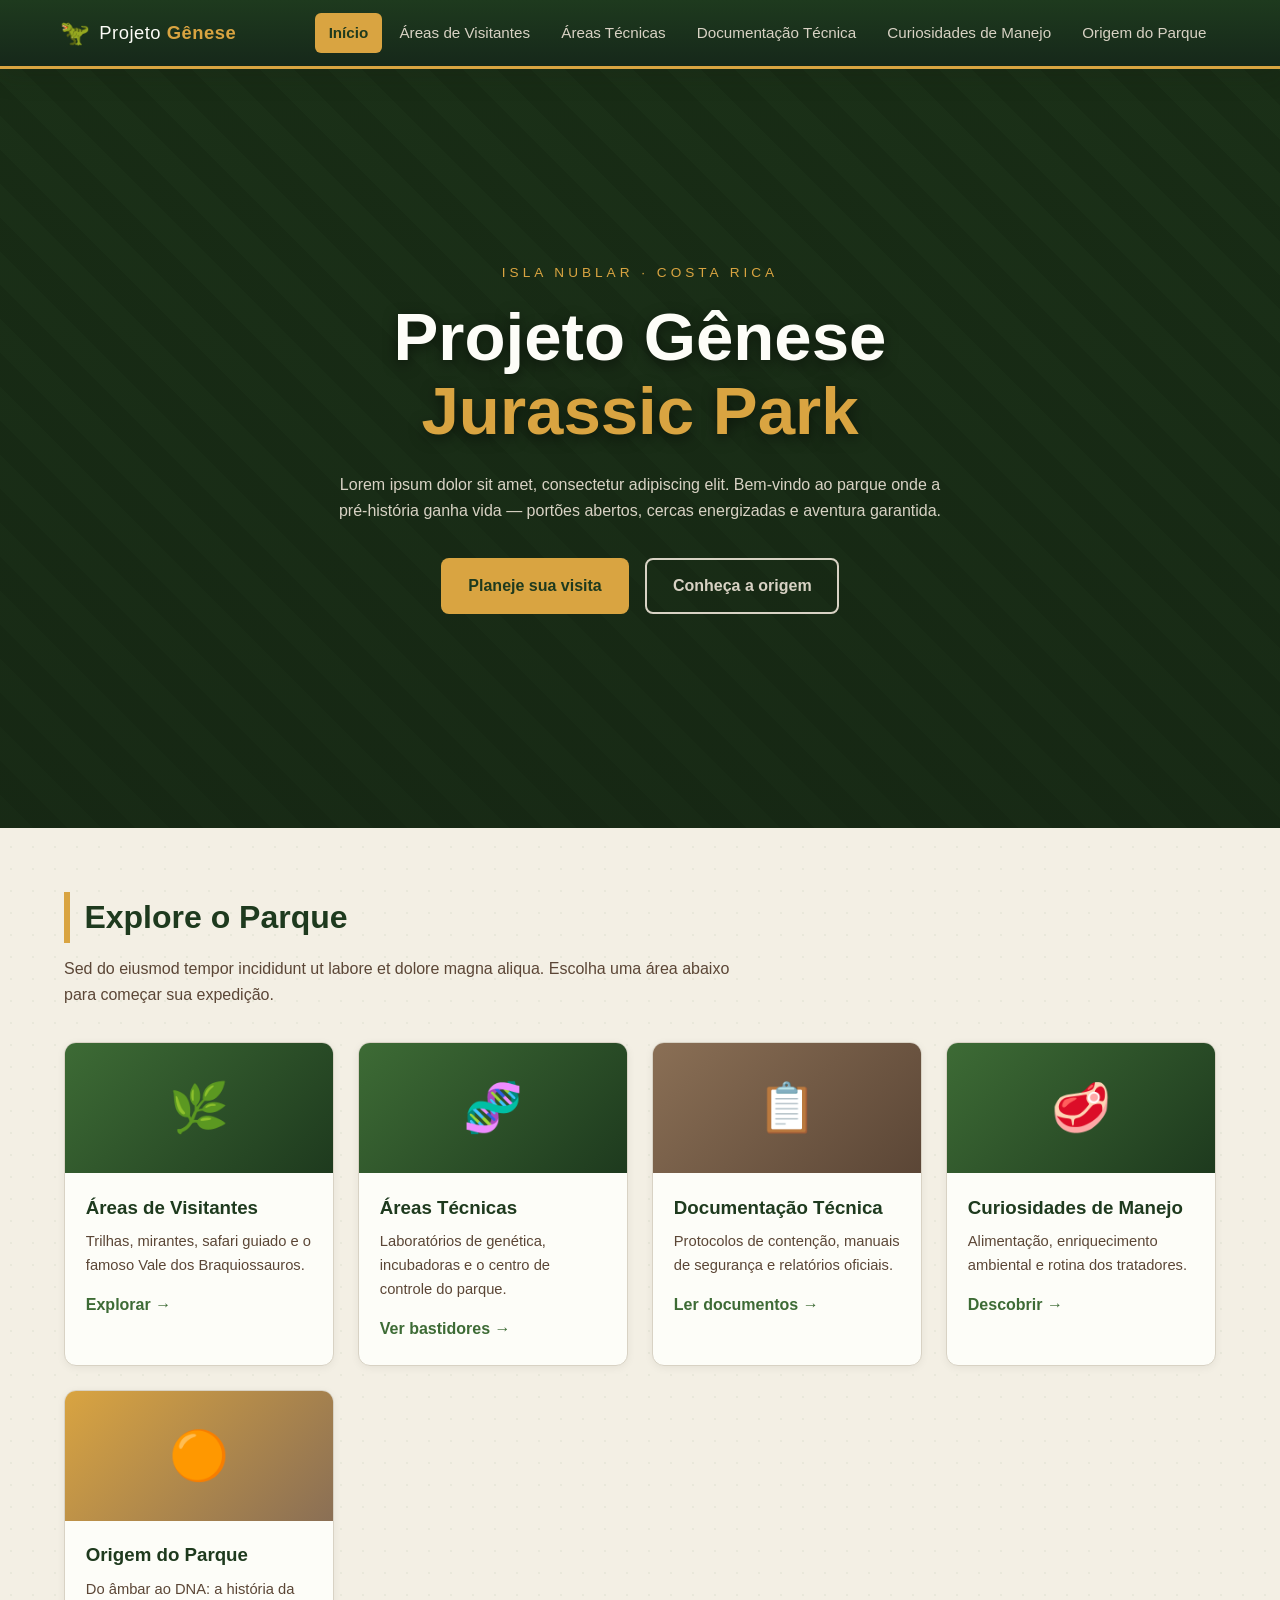
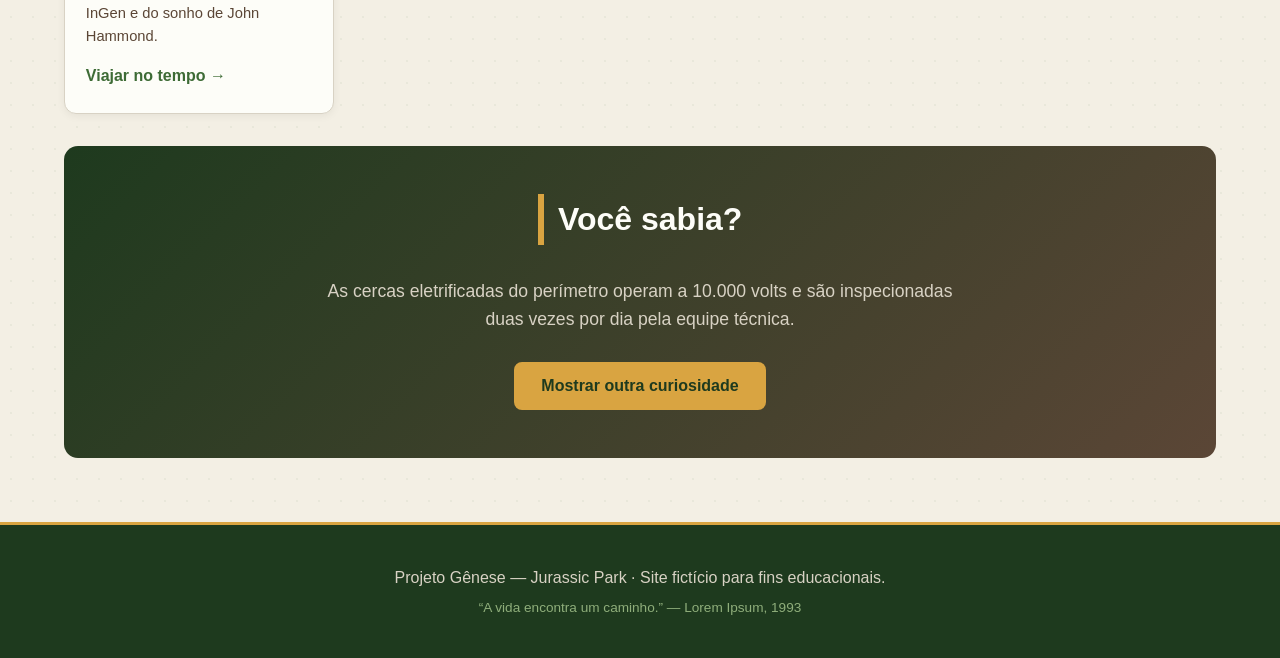
==== public/genesis/index.html @ b056664e "Changes Co-authored-by: gustavogallo-dev <237066623+gustavogallo-dev@users.noreply.github.com>" ====
<!DOCTYPE html>
<html lang="pt-BR">
<head>
  <meta charset="UTF-8" />
  <meta name="viewport" content="width=device-width, initial-scale=1.0" />
  <meta name="description" content="Projeto Gênese — Jurassic Park: portal turístico fictício com áreas de visitantes, áreas técnicas, documentação, curiosidades de manejo e a origem do parque." />
  <title>Projeto Gênese — Jurassic Park | Portal Oficial</title>
  <link rel="stylesheet" href="css/style.css" />
</head>
<body>

  <!-- ======= MENU FIXO ======= -->
  <header class="navbar">
    <div class="navbar-inner">
      <a class="brand" href="index.html">
        <span class="brand-mark">🦖</span>
        <span class="brand-text">Projeto <strong>Gênese</strong></span>
      </a>
      <button class="hamburger" id="hamburger" aria-label="Abrir menu" aria-expanded="false">
        <span></span><span></span><span></span>
      </button>
      <nav class="nav-links" id="navLinks">
        <a href="index.html" class="active">Início</a>
        <a href="pages/areas-visitantes.html">Áreas de Visitantes</a>
        <a href="pages/areas-tecnicas.html">Áreas Técnicas</a>
        <a href="pages/documentacao.html">Documentação Técnica</a>
        <a href="pages/curiosidades.html">Curiosidades de Manejo</a>
        <a href="pages/origem.html">Origem do Parque</a>
      </nav>
    </div>
  </header>

  <!-- ======= HERO ======= -->
  <section class="hero">
    <div class="hero-overlay"></div>
    <div class="hero-content">
      <p class="hero-kicker">Isla Nublar · Costa Rica</p>
      <h1>Projeto Gênese<br /><span>Jurassic Park</span></h1>
      <p class="hero-sub">
        Lorem ipsum dolor sit amet, consectetur adipiscing elit. Bem-vindo ao
        parque onde a pré-história ganha vida — portões abertos, cercas energizadas
        e aventura garantida.
      </p>
      <div class="hero-actions">
        <a class="btn btn-primary" href="pages/areas-visitantes.html">Planeje sua visita</a>
        <a class="btn btn-outline" href="pages/origem.html">Conheça a origem</a>
      </div>
    </div>
  </section>

  <!-- ======= DESTAQUES ======= -->
  <main class="container">
    <section class="section">
      <h2 class="section-title">Explore o Parque</h2>
      <p class="section-desc">
        Sed do eiusmod tempor incididunt ut labore et dolore magna aliqua. Escolha
        uma área abaixo para começar sua expedição.
      </p>

      <div class="card-grid">
        <article class="card">
          <div class="card-img" data-img="safari">🌿</div>
          <div class="card-body">
            <h3>Áreas de Visitantes</h3>
            <p>Trilhas, mirantes, safari guiado e o famoso Vale dos Braquiossauros.</p>
            <a class="card-link" href="pages/areas-visitantes.html">Explorar →</a>
          </div>
        </article>

        <article class="card">
          <div class="card-img" data-img="lab">🧬</div>
          <div class="card-body">
            <h3>Áreas Técnicas</h3>
            <p>Laboratórios de genética, incubadoras e o centro de controle do parque.</p>
            <a class="card-link" href="pages/areas-tecnicas.html">Ver bastidores →</a>
          </div>
        </article>

        <article class="card">
          <div class="card-img" data-img="docs">📋</div>
          <div class="card-body">
            <h3>Documentação Técnica</h3>
            <p>Protocolos de contenção, manuais de segurança e relatórios oficiais.</p>
            <a class="card-link" href="pages/documentacao.html">Ler documentos →</a>
          </div>
        </article>

        <article class="card">
          <div class="card-img" data-img="care">🥩</div>
          <div class="card-body">
            <h3>Curiosidades de Manejo</h3>
            <p>Alimentação, enriquecimento ambiental e rotina dos tratadores.</p>
            <a class="card-link" href="pages/curiosidades.html">Descobrir →</a>
          </div>
        </article>

        <article class="card">
          <div class="card-img" data-img="amber">🟠</div>
          <div class="card-body">
            <h3>Origem do Parque</h3>
            <p>Do âmbar ao DNA: a história da InGen e do sonho de John Hammond.</p>
            <a class="card-link" href="pages/origem.html">Viajar no tempo →</a>
          </div>
        </article>
      </div>
    </section>

    <!-- ======= CURIOSIDADE DINÂMICA ======= -->
    <section class="section fact-banner">
      <h2 class="section-title">Você sabia?</h2>
      <p id="factText" class="fact-text">Carregando curiosidade...</p>
      <button class="btn btn-primary" id="factBtn">Mostrar outra curiosidade</button>
    </section>
  </main>

  <!-- ======= RODAPÉ ======= -->
  <footer class="footer">
    <p>Projeto Gênese — Jurassic Park · Site fictício para fins educacionais.</p>
    <p class="footer-small">“A vida encontra um caminho.” — Lorem Ipsum, 1993</p>
  </footer>

  <script src="js/script.js"></script>
</body>
</html>
---- public/genesis/css/style.css ----
/* =========================================================
   PROJETO GÊNESE — JURASSIC PARK
   Folha de estilo principal (tema jurássico: verdes, marrons,
   pedra e folhagem)
   ========================================================= */

:root {
  --verde-escuro: #1e3a1e;
  --verde-medio: #3d6b35;
  --verde-claro: #8fae7b;
  --marrom: #5b4636;
  --marrom-claro: #8a6f55;
  --pedra: #d8d2c4;
  --areia: #f3efe4;
  --ambar: #d9a441;
  --texto: #2b2b24;
  --branco: #fdfdf8;
  --sombra: 0 8px 24px rgba(20, 30, 15, 0.18);
  --transicao: 0.25s ease;
}

* {
  margin: 0;
  padding: 0;
  box-sizing: border-box;
}

body {
  font-family: "Segoe UI", Roboto, "Helvetica Neue", Arial, sans-serif;
  color: var(--texto);
  background-color: var(--areia);
  background-image:
    radial-gradient(rgba(61, 107, 53, 0.06) 1px, transparent 1px);
  background-size: 22px 22px;
  line-height: 1.6;
}

/* ---------- NAVBAR FIXA ---------- */
.navbar {
  position: fixed;
  top: 0;
  left: 0;
  right: 0;
  z-index: 1000;
  background: linear-gradient(180deg, var(--verde-escuro), #16281a);
  border-bottom: 3px solid var(--ambar);
  box-shadow: var(--sombra);
}

.navbar-inner {
  max-width: 1200px;
  margin: 0 auto;
  padding: 0.8rem 1.25rem;
  display: flex;
  align-items: center;
  justify-content: space-between;
  gap: 1rem;
}

.brand {
  display: flex;
  align-items: center;
  gap: 0.55rem;
  text-decoration: none;
  color: var(--branco);
  font-size: 1.15rem;
  letter-spacing: 0.5px;
}

.brand strong { color: var(--ambar); }
.brand-mark { font-size: 1.5rem; }

.nav-links {
  display: flex;
  gap: 0.25rem;
}

.nav-links a {
  color: var(--pedra);
  text-decoration: none;
  padding: 0.5rem 0.85rem;
  border-radius: 6px;
  font-size: 0.95rem;
  transition: background var(--transicao), color var(--transicao), transform var(--transicao);
}

.nav-links a:hover {
  background: rgba(217, 164, 65, 0.18);
  color: var(--ambar);
  transform: translateY(-2px);
}

.nav-links a.active {
  background: var(--ambar);
  color: var(--verde-escuro);
  font-weight: 600;
}

/* ---------- HAMBURGUER ---------- */
.hamburger {
  display: none;
  flex-direction: column;
  gap: 5px;
  background: none;
  border: none;
  cursor: pointer;
  padding: 6px;
}

.hamburger span {
  width: 26px;
  height: 3px;
  background: var(--pedra);
  border-radius: 2px;
  transition: transform var(--transicao), opacity var(--transicao);
}

.hamburger.open span:nth-child(1) { transform: translateY(8px) rotate(45deg); }
.hamburger.open span:nth-child(2) { opacity: 0; }
.hamburger.open span:nth-child(3) { transform: translateY(-8px) rotate(-45deg); }

/* ---------- HERO ---------- */
.hero {
  position: relative;
  min-height: 92vh;
  display: flex;
  align-items: center;
  justify-content: center;
  text-align: center;
  padding: 7rem 1.5rem 4rem;
  background:
    linear-gradient(rgba(20, 34, 18, 0.55), rgba(20, 34, 18, 0.75)),
    repeating-linear-gradient(45deg, #23421f 0 24px, #1d3819 24px 48px);
  color: var(--branco);
}

.hero-content { max-width: 820px; }

.hero-kicker {
  text-transform: uppercase;
  letter-spacing: 4px;
  color: var(--ambar);
  font-size: 0.85rem;
  margin-bottom: 1rem;
}

.hero h1 {
  font-size: clamp(2.4rem, 6vw, 4.2rem);
  line-height: 1.1;
  text-shadow: 0 4px 14px rgba(0, 0, 0, 0.5);
}

.hero h1 span { color: var(--ambar); }

.hero-sub {
  margin: 1.5rem auto 2.2rem;
  max-width: 620px;
  color: var(--pedra);
}

.hero-actions {
  display: flex;
  gap: 1rem;
  justify-content: center;
  flex-wrap: wrap;
}

/* ---------- BOTÕES ---------- */
.btn {
  display: inline-block;
  padding: 0.8rem 1.6rem;
  border-radius: 8px;
  text-decoration: none;
  font-weight: 600;
  cursor: pointer;
  border: 2px solid transparent;
  font-size: 1rem;
  transition: transform var(--transicao), box-shadow var(--transicao),
    background var(--transicao), color var(--transicao);
}

.btn:hover { transform: translateY(-3px); box-shadow: var(--sombra); }
.btn:active { transform: translateY(0); }

.btn-primary { background: var(--ambar); color: var(--verde-escuro); }
.btn-primary:hover { background: #e6b456; }

.btn-outline { border-color: var(--pedra); color: var(--pedra); }
.btn-outline:hover { background: var(--pedra); color: var(--verde-escuro); }

/* ---------- LAYOUT ---------- */
.container {
  max-width: 1200px;
  margin: 0 auto;
  padding: 0 1.5rem;
}

.section { padding: 4rem 0 2rem; }

.section-title {
  font-size: 2rem;
  color: var(--verde-escuro);
  border-left: 6px solid var(--ambar);
  padding-left: 0.9rem;
  margin-bottom: 0.8rem;
}

.section-desc {
  color: var(--marrom);
  max-width: 700px;
  margin-bottom: 2.2rem;
}

/* ---------- CARDS (GRID) ---------- */
.card-grid {
  display: grid;
  grid-template-columns: repeat(auto-fill, minmax(240px, 1fr));
  gap: 1.5rem;
}

.card {
  background: var(--branco);
  border: 1px solid var(--pedra);
  border-radius: 12px;
  overflow: hidden;
  box-shadow: 0 2px 8px rgba(0, 0, 0, 0.06);
  transition: transform var(--transicao), box-shadow var(--transicao);
}

.card:hover {
  transform: translateY(-6px);
  box-shadow: var(--sombra);
}

.card-img {
  height: 130px;
  display: flex;
  align-items: center;
  justify-content: center;
  font-size: 3rem;
  background: linear-gradient(135deg, var(--verde-medio), var(--verde-escuro));
}

.card-img[data-img="docs"]  { background: linear-gradient(135deg, var(--marrom-claro), var(--marrom)); }
.card-img[data-img="amber"] { background: linear-gradient(135deg, var(--ambar), var(--marrom-claro)); }

.card-body { padding: 1.2rem 1.3rem 1.5rem; }
.card-body h3 { color: var(--verde-escuro); margin-bottom: 0.5rem; }
.card-body p { font-size: 0.92rem; color: var(--marrom); }

.card-link {
  display: inline-block;
  margin-top: 0.9rem;
  color: var(--verde-medio);
  font-weight: 600;
  text-decoration: none;
  transition: color var(--transicao), transform var(--transicao);
}

.card-link:hover { color: var(--ambar); transform: translateX(4px); }

/* ---------- FATO DINÂMICO ---------- */
.fact-banner {
  text-align: center;
  background: linear-gradient(135deg, var(--verde-escuro), var(--marrom));
  border-radius: 14px;
  color: var(--branco);
  padding: 3rem 1.5rem;
  margin-bottom: 4rem;
}

.fact-banner .section-title {
  color: var(--branco);
  border-left-color: var(--ambar);
  display: inline-block;
}

.fact-text {
  max-width: 640px;
  margin: 1.2rem auto 1.8rem;
  font-size: 1.1rem;
  color: var(--pedra);
  min-height: 3.2em;
  transition: opacity 0.3s ease;
}

.fact-text.fading { opacity: 0; }

/* ---------- PÁGINAS INTERNAS ---------- */
.page-header {
  padding: 8.5rem 1.5rem 3rem;
  text-align: center;
  background: linear-gradient(rgba(20, 34, 18, 0.65), rgba(20, 34, 18, 0.8)),
    repeating-linear-gradient(-45deg, #23421f 0 20px, #1d3819 20px 40px);
  color: var(--branco);
}

.page-header h1 { font-size: clamp(2rem, 5vw, 3rem); }
.page-header p { color: var(--pedra); max-width: 640px; margin: 1rem auto 0; }

.content-block {
  display: flex;
  gap: 2rem;
  align-items: center;
  background: var(--branco);
  border: 1px solid var(--pedra);
  border-radius: 12px;
  padding: 1.8rem;
  margin-bottom: 1.8rem;
  flex-wrap: wrap;
}

.content-block .img-placeholder {
  flex: 0 0 220px;
  height: 150px;
  border-radius: 10px;
  background: linear-gradient(135deg, var(--verde-claro), var(--verde-medio));
  display: flex;
  align-items: center;
  justify-content: center;
  font-size: 2.4rem;
  color: var(--verde-escuro);
}

.content-block .text { flex: 1 1 300px; }
.content-block h2 { color: var(--verde-escuro); margin-bottom: 0.6rem; }
.content-block p { color: var(--marrom); }

/* ---------- DOCUMENTO FORMAL ---------- */
.doc-paper {
  background: var(--branco);
  border: 1px solid var(--pedra);
  box-shadow: var(--sombra);
  max-width: 800px;
  margin: 0 auto 3rem;
  padding: 3rem 3.5rem;
  font-family: Georgia, "Times New Roman", serif;
}

.doc-paper h1 {
  text-align: center;
  font-size: 1.6rem;
  color: var(--verde-escuro);
  margin-bottom: 0.4rem;
}

.doc-paper .doc-meta {
  text-align: center;
  font-size: 0.85rem;
  color: var(--marrom-claro);
  margin-bottom: 2rem;
  border-bottom: 2px solid var(--pedra);
  padding-bottom: 1.2rem;
}

.doc-paper h2 {
  font-size: 1.1rem;
  color: var(--marrom);
  margin: 1.6rem 0 0.5rem;
  text-transform: uppercase;
  letter-spacing: 1px;
}

.doc-paper p { text-align: justify; margin-bottom: 0.9rem; }

.doc-download {
  text-align: center;
  margin-bottom: 4rem;
}

/* ---------- RODAPÉ ---------- */
.footer {
  background: var(--verde-escuro);
  color: var(--pedra);
  text-align: center;
  padding: 2.5rem 1.5rem;
  border-top: 3px solid var(--ambar);
}

.footer-small { font-size: 0.85rem; color: var(--verde-claro); margin-top: 0.4rem; }

/* ---------- RESPONSIVO ---------- */
@media (max-width: 860px) {
  .hamburger { display: flex; }

  .nav-links {
    position: absolute;
    top: 100%;
    left: 0;
    right: 0;
    flex-direction: column;
    background: #16281a;
    padding: 0.8rem 1.25rem 1.2rem;
    gap: 0.35rem;
    display: none;
    border-bottom: 3px solid var(--ambar);
  }

  .nav-links.open { display: flex; }
  .nav-links a { display: block; }

  .content-block { flex-direction: column; }
  .content-block .img-placeholder { flex-basis: 140px; width: 100%; }

  .doc-paper { padding: 2rem 1.5rem; }
}
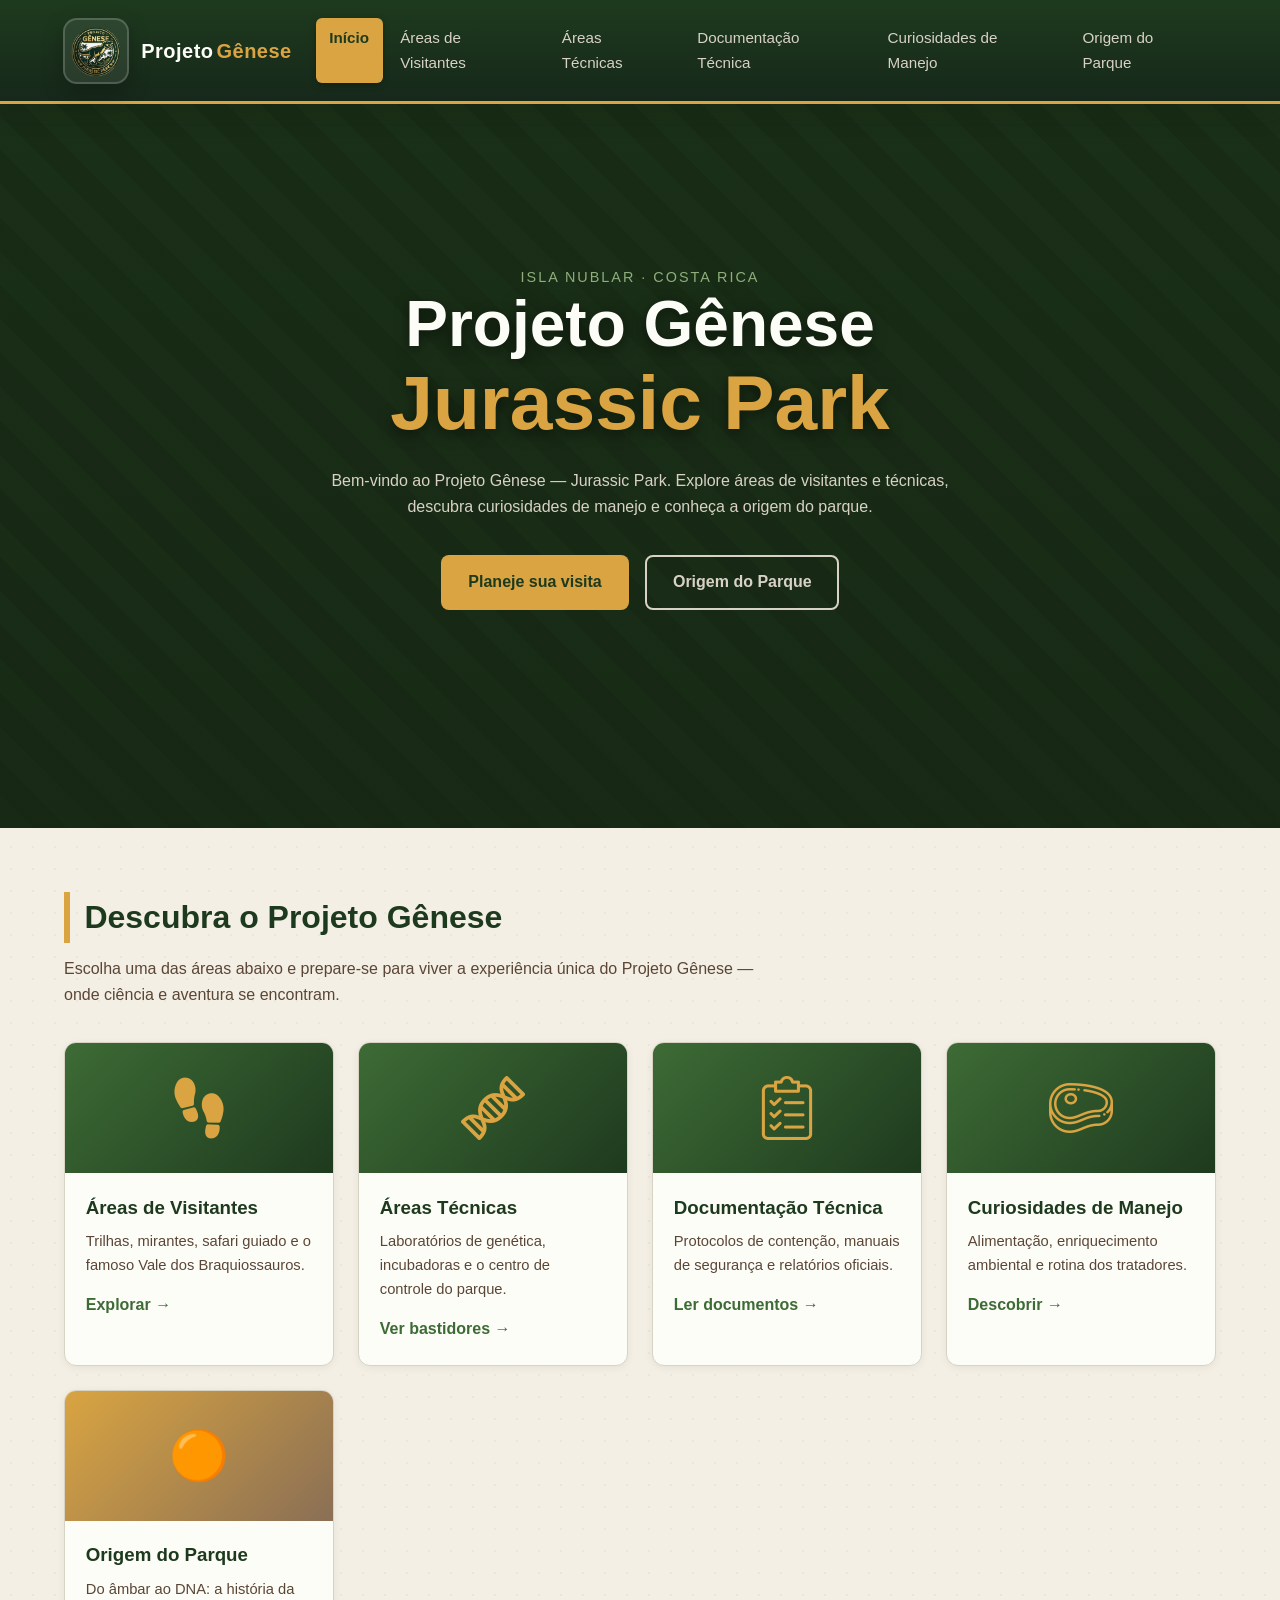
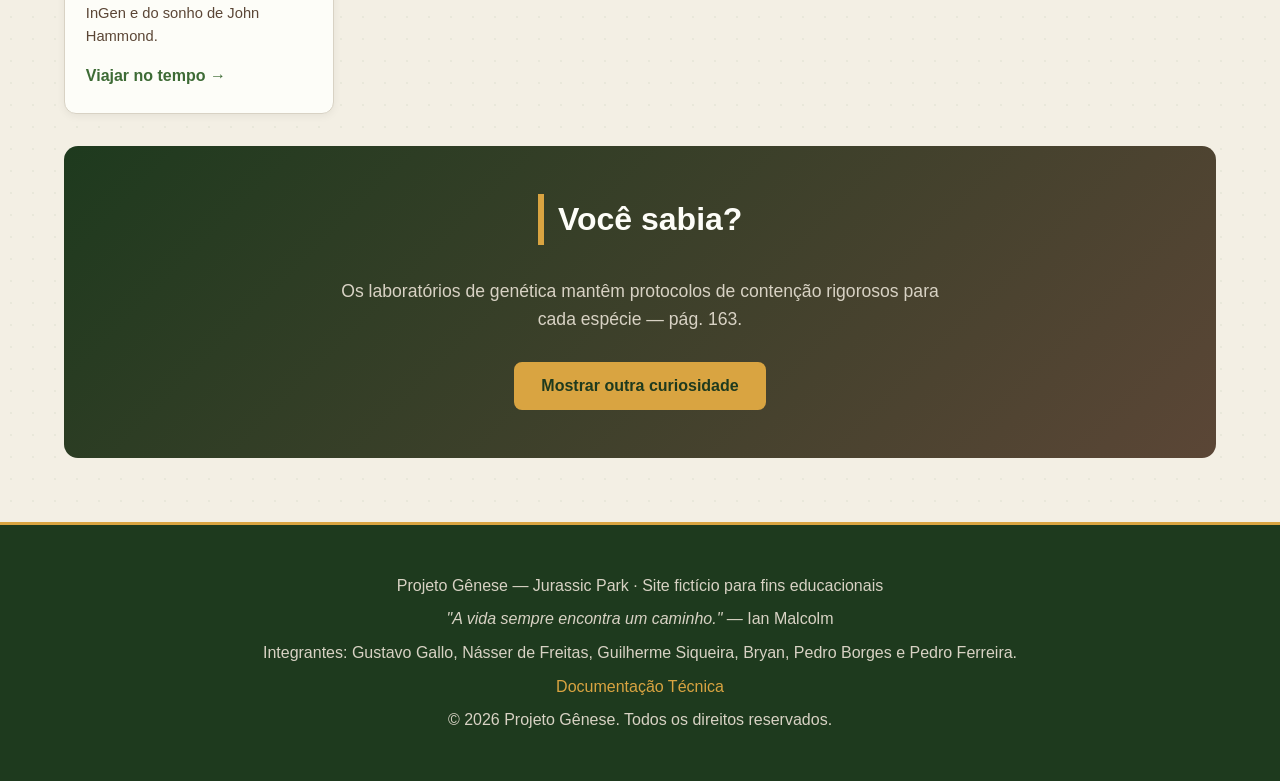
==== commit b37c307b: "Atualização dos cards narrativos e ícones Flaticon" ====
--- a/public/genesis/index.html
+++ b/public/genesis/index.html
@@ -1,124 +1,141 @@
-<!DOCTYPE html>
+<!doctype html>
 <html lang="pt-BR">
-<head>
-  <meta charset="UTF-8" />
-  <meta name="viewport" content="width=device-width, initial-scale=1.0" />
-  <meta name="description" content="Projeto Gênese — Jurassic Park: portal turístico fictício com áreas de visitantes, áreas técnicas, documentação, curiosidades de manejo e a origem do parque." />
-  <title>Projeto Gênese — Jurassic Park | Portal Oficial</title>
-  <link rel="stylesheet" href="css/style.css" />
-</head>
-<body>
+  <head>
+    <meta charset="UTF-8" />
+    <meta name="viewport" content="width=device-width, initial-scale=1.0" />
+    <meta
+      name="description"
+      content="Projeto Gênese — Jurassic Park: portal turístico fictício com áreas de visitantes, áreas técnicas, documentação, curiosidades de manejo e a origem do parque."
+    />
+    <title>Projeto Gênese — Jurassic Park | Portal Oficial</title>
+    <link rel="icon" type="image/png" href="imgs/logo.png" />
+    <link rel="stylesheet" href="css/style.css" />
+  </head>
+  <body>
+    <header class="navbar">
+      <div class="navbar-inner">
+        <a class="brand" href="index.html">
+          <img src="imgs/logo.png" alt="Logo Projeto Gênese" class="brand-logo" />
+          <span class="brand-text">Projeto <strong>Gênese</strong></span>
+        </a>
+        <button class="hamburger" id="hamburger" aria-label="Abrir menu" aria-expanded="false">
+          <span></span><span></span><span></span>
+        </button>
+        <nav class="nav-links" id="navLinks">
+          <a href="index.html" class="active">Início</a>
+          <a href="pages/areas-visitantes.html">Áreas de Visitantes</a>
+          <a href="pages/areas-tecnicas.html">Áreas Técnicas</a>
+          <a href="pages/documentacao.html">Documentação Técnica</a>
+          <a href="pages/curiosidades.html">Curiosidades de Manejo</a>
+          <a href="pages/origem.html">Origem do Parque</a>
+        </nav>
+      </div>
+    </header>
 
-  <!-- ======= MENU FIXO ======= -->
-  <header class="navbar">
-    <div class="navbar-inner">
-      <a class="brand" href="index.html">
-        <span class="brand-mark">🦖</span>
-        <span class="brand-text">Projeto <strong>Gênese</strong></span>
-      </a>
-      <button class="hamburger" id="hamburger" aria-label="Abrir menu" aria-expanded="false">
-        <span></span><span></span><span></span>
-      </button>
-      <nav class="nav-links" id="navLinks">
-        <a href="index.html" class="active">Início</a>
-        <a href="pages/areas-visitantes.html">Áreas de Visitantes</a>
-        <a href="pages/areas-tecnicas.html">Áreas Técnicas</a>
-        <a href="pages/documentacao.html">Documentação Técnica</a>
-        <a href="pages/curiosidades.html">Curiosidades de Manejo</a>
-        <a href="pages/origem.html">Origem do Parque</a>
-      </nav>
-    </div>
-  </header>
-
-  <!-- ======= HERO ======= -->
-  <section class="hero">
-    <div class="hero-overlay"></div>
-    <div class="hero-content">
-      <p class="hero-kicker">Isla Nublar · Costa Rica</p>
-      <h1>Projeto Gênese<br /><span>Jurassic Park</span></h1>
-      <p class="hero-sub">
-        Lorem ipsum dolor sit amet, consectetur adipiscing elit. Bem-vindo ao
-        parque onde a pré-história ganha vida — portões abertos, cercas energizadas
-        e aventura garantida.
-      </p>
-      <div class="hero-actions">
-        <a class="btn btn-primary" href="pages/areas-visitantes.html">Planeje sua visita</a>
-        <a class="btn btn-outline" href="pages/origem.html">Conheça a origem</a>
-      </div>
-    </div>
-  </section>
-
-  <!-- ======= DESTAQUES ======= -->
-  <main class="container">
-    <section class="section">
-      <h2 class="section-title">Explore o Parque</h2>
-      <p class="section-desc">
-        Sed do eiusmod tempor incididunt ut labore et dolore magna aliqua. Escolha
-        uma área abaixo para começar sua expedição.
-      </p>
-
-      <div class="card-grid">
-        <article class="card">
-          <div class="card-img" data-img="safari">🌿</div>
-          <div class="card-body">
-            <h3>Áreas de Visitantes</h3>
-            <p>Trilhas, mirantes, safari guiado e o famoso Vale dos Braquiossauros.</p>
-            <a class="card-link" href="pages/areas-visitantes.html">Explorar →</a>
-          </div>
-        </article>
-
-        <article class="card">
-          <div class="card-img" data-img="lab">🧬</div>
-          <div class="card-body">
-            <h3>Áreas Técnicas</h3>
-            <p>Laboratórios de genética, incubadoras e o centro de controle do parque.</p>
-            <a class="card-link" href="pages/areas-tecnicas.html">Ver bastidores →</a>
-          </div>
-        </article>
-
-        <article class="card">
-          <div class="card-img" data-img="docs">📋</div>
-          <div class="card-body">
-            <h3>Documentação Técnica</h3>
-            <p>Protocolos de contenção, manuais de segurança e relatórios oficiais.</p>
-            <a class="card-link" href="pages/documentacao.html">Ler documentos →</a>
-          </div>
-        </article>
-
-        <article class="card">
-          <div class="card-img" data-img="care">🥩</div>
-          <div class="card-body">
-            <h3>Curiosidades de Manejo</h3>
-            <p>Alimentação, enriquecimento ambiental e rotina dos tratadores.</p>
-            <a class="card-link" href="pages/curiosidades.html">Descobrir →</a>
-          </div>
-        </article>
-
-        <article class="card">
-          <div class="card-img" data-img="amber">🟠</div>
-          <div class="card-body">
-            <h3>Origem do Parque</h3>
-            <p>Do âmbar ao DNA: a história da InGen e do sonho de John Hammond.</p>
-            <a class="card-link" href="pages/origem.html">Viajar no tempo →</a>
-          </div>
-        </article>
+    <!--Hero Section-->
+    <section class="hero">
+      <div class="hero-overlay"></div>
+      <div class="hero-content">
+        <p class="hero-kicker">Isla Nublar · Costa Rica</p>
+        <h1>Projeto Gênese<br /><span>Jurassic Park</span></h1>
+        <p class="hero-sub">
+          Bem-vindo ao Projeto Gênese — Jurassic Park. Explore áreas de visitantes e técnicas,
+          descubra curiosidades de manejo e conheça a origem do parque.
+        </p>
+        <div class="hero-actions">
+          <a class="btn btn-primary" href="pages/areas-visitantes.html">Planeje sua visita</a>
+          <a class="btn btn-outline" href="pages/origem.html">Origem do Parque</a>
+        </div>
       </div>
     </section>
 
-    <!-- ======= CURIOSIDADE DINÂMICA ======= -->
-    <section class="section fact-banner">
-      <h2 class="section-title">Você sabia?</h2>
-      <p id="factText" class="fact-text">Carregando curiosidade...</p>
-      <button class="btn btn-primary" id="factBtn">Mostrar outra curiosidade</button>
-    </section>
-  </main>
+    <!-- ======= DESTAQUES ======= -->
+    <main class="container">
+      <section class="section">
+        <h2 class="section-title">Descubra o Projeto Gênese</h2>
+        <p class="section-desc">
+          Escolha uma das áreas abaixo e prepare-se para viver a experiência única do Projeto Gênese
+          — onde ciência e aventura se encontram.
+        </p>
 
-  <!-- ======= RODAPÉ ======= -->
-  <footer class="footer">
-    <p>Projeto Gênese — Jurassic Park · Site fictício para fins educacionais.</p>
-    <p class="footer-small">“A vida encontra um caminho.” — Lorem Ipsum, 1993</p>
-  </footer>
+        <div class="card-grid">
+          <article class="card">
+            <div class="card-img">
+              <img src="imgs/icon/footstep.png" alt="Ícone Áreas de Visitantes" />
+            </div>
+            <div class="card-body">
+              <h3>Áreas de Visitantes</h3>
+              <p>Trilhas, mirantes, safari guiado e o famoso Vale dos Braquiossauros.</p>
+              <a class="card-link" href="pages/areas-visitantes.html">Explorar →</a>
+            </div>
+          </article>
 
-  <script src="js/script.js"></script>
-</body>
+          <article class="card">
+            <div class="card-img">
+              <img src="imgs/icon/dna.png" alt="Ícone Áreas Técnicas" />
+            </div>
+            <div class="card-body">
+              <h3>Áreas Técnicas</h3>
+              <p>Laboratórios de genética, incubadoras e o centro de controle do parque.</p>
+              <a class="card-link" href="pages/areas-tecnicas.html">Ver bastidores →</a>
+            </div>
+          </article>
+
+          <article class="card">
+            <div class="card-img">
+              <img src="imgs/icon/clipboard.png" alt="Ícone Documentação Técnica" />
+            </div>
+            <div class="card-body">
+              <h3>Documentação Técnica</h3>
+              <p>Protocolos de contenção, manuais de segurança e relatórios oficiais.</p>
+              <a class="card-link" href="pages/documentacao.html">Ler documentos →</a>
+            </div>
+          </article>
+
+          <article class="card">
+            <div class="card-img">
+              <img src="imgs/icon/meat.png" alt="Ícone Curiosidades de Manejo" />
+            </div>
+            <div class="card-body">
+              <h3>Curiosidades de Manejo</h3>
+              <p>Alimentação, enriquecimento ambiental e rotina dos tratadores.</p>
+              <a class="card-link" href="pages/curiosidades.html">Descobrir →</a>
+            </div>
+          </article>
+
+          <article class="card">
+            <div class="card-img" data-img="amber">🟠</div>
+            <div class="card-body">
+              <h3>Origem do Parque</h3>
+              <p>Do âmbar ao DNA: a história da InGen e do sonho de John Hammond.</p>
+              <a class="card-link" href="pages/origem.html">Viajar no tempo →</a>
+            </div>
+          </article>
+        </div>
+      </section>
+
+      <!-- Curiosidades Dinâmicas -->
+      <section class="section fact-banner">
+        <h2 class="section-title">Você sabia?</h2>
+        <p id="factText" class="fact-text">Carregando curiosidade...</p>
+        <button class="btn btn-primary" id="factBtn">Mostrar outra curiosidade</button>
+      </section>
+    </main>
+
+    <!-- Rodapé -->
+    <footer class="footer">
+      <p>Projeto Gênese — Jurassic Park · Site fictício para fins educacionais</p>
+      <p><em>"A vida sempre encontra um caminho."</em> — Ian Malcolm</p>
+      <p>
+        Integrantes: Gustavo Gallo, Násser de Freitas, Guilherme Siqueira, Bryan, Pedro Borges e
+        Pedro Ferreira.
+      </p>
+      <nav>
+        <a href="pages/documentacao.html">Documentação Técnica</a>
+      </nav>
+      <p>© 2026 Projeto Gênese. Todos os direitos reservados.</p>
+    </footer>
+
+    <script src="js/script.js"></script>
+  </body>
 </html>
--- a/public/genesis/css/style.css
+++ b/public/genesis/css/style.css
@@ -1,9 +1,4 @@
-/* =========================================================
-   PROJETO GÊNESE — JURASSIC PARK
-   Folha de estilo principal (tema jurássico: verdes, marrons,
-   pedra e folhagem)
-   ========================================================= */
-
+/* Estilo do site do Projeto Gênese */
 :root {
   --verde-escuro: #1e3a1e;
   --verde-medio: #3d6b35;
@@ -29,13 +24,12 @@
   font-family: "Segoe UI", Roboto, "Helvetica Neue", Arial, sans-serif;
   color: var(--texto);
   background-color: var(--areia);
-  background-image:
-    radial-gradient(rgba(61, 107, 53, 0.06) 1px, transparent 1px);
+  background-image: radial-gradient(rgba(61, 107, 53, 0.06) 1px, transparent 1px);
   background-size: 22px 22px;
   line-height: 1.6;
 }
 
-/* ---------- NAVBAR FIXA ---------- */
+/* Navbar */
 .navbar {
   position: fixed;
   top: 0;
@@ -58,17 +52,52 @@
 }
 
 .brand {
-  display: flex;
+  display: inline-flex;
   align-items: center;
-  gap: 0.55rem;
+  gap: 0.75rem;
   text-decoration: none;
   color: var(--branco);
   font-size: 1.15rem;
   letter-spacing: 0.5px;
-}
-
-.brand strong { color: var(--ambar); }
-.brand-mark { font-size: 1.5rem; }
+  padding: 0.3rem 0.5rem 0.3rem 0.2rem;
+  border-radius: 12px;
+  transition:
+    background var(--transicao),
+    transform var(--transicao);
+}
+
+.brand:hover {
+  background: rgba(255, 255, 255, 0.05);
+  transform: translateY(-1px);
+}
+
+.brand-logo {
+  height: 66px;
+  width: 66px;
+  object-fit: cover;
+  border-radius: 14px;
+  border: 2px solid rgba(255, 255, 255, 0.18);
+  background: rgba(255, 255, 255, 0.08);
+  box-shadow: 0 8px 22px rgba(0, 0, 0, 0.22);
+  padding: 2px;
+  flex-shrink: 0;
+}
+
+.brand-text {
+  display: inline-flex;
+  align-items: baseline;
+  gap: 0.18rem;
+  line-height: 1.2;
+  font-size: 1.25rem;
+  font-weight: 600;
+}
+
+.brand strong {
+  color: var(--ambar);
+}
+.brand-mark {
+  font-size: 1.5rem;
+}
 
 .nav-links {
   display: flex;
@@ -81,19 +110,24 @@
   padding: 0.5rem 0.85rem;
   border-radius: 6px;
   font-size: 0.95rem;
-  transition: background var(--transicao), color var(--transicao), transform var(--transicao);
+  transition:
+    background var(--transicao),
+    color var(--transicao),
+    transform var(--transicao);
 }
 
 .nav-links a:hover {
-  background: rgba(217, 164, 65, 0.18);
+  background: rgba(217, 164, 65, 0.25);
   color: var(--ambar);
   transform: translateY(-2px);
+  box-shadow: 0 2px 4px rgba(0, 0, 0, 0.2);
 }
 
 .nav-links a.active {
   background: var(--ambar);
   color: var(--verde-escuro);
   font-weight: 600;
+  box-shadow: 0 2px 6px rgba(0, 0, 0, 0.25);
 }
 
 /* ---------- HAMBURGUER ---------- */
@@ -112,12 +146,20 @@
   height: 3px;
   background: var(--pedra);
   border-radius: 2px;
-  transition: transform var(--transicao), opacity var(--transicao);
-}
-
-.hamburger.open span:nth-child(1) { transform: translateY(8px) rotate(45deg); }
-.hamburger.open span:nth-child(2) { opacity: 0; }
-.hamburger.open span:nth-child(3) { transform: translateY(-8px) rotate(-45deg); }
+  transition:
+    transform var(--transicao),
+    opacity var(--transicao);
+}
+
+.hamburger.open span:nth-child(1) {
+  transform: translateY(8px) rotate(45deg);
+}
+.hamburger.open span:nth-child(2) {
+  opacity: 0;
+}
+.hamburger.open span:nth-child(3) {
+  transform: translateY(-8px) rotate(-45deg);
+}
 
 /* ---------- HERO ---------- */
 .hero {
@@ -134,23 +176,27 @@
   color: var(--branco);
 }
 
-.hero-content { max-width: 820px; }
+.hero-content {
+  max-width: 820px;
+}
 
 .hero-kicker {
   text-transform: uppercase;
-  letter-spacing: 4px;
-  color: var(--ambar);
-  font-size: 0.85rem;
-  margin-bottom: 1rem;
+  letter-spacing: 2px;
+  font-size: 0.9rem;
+  color: var(--verde-claro);
 }
 
 .hero h1 {
-  font-size: clamp(2.4rem, 6vw, 4.2rem);
+  font-size: clamp(2.4rem, 6vw, 4rem);
   line-height: 1.1;
   text-shadow: 0 4px 14px rgba(0, 0, 0, 0.5);
 }
 
-.hero h1 span { color: var(--ambar); }
+.hero h1 span {
+  color: var(--ambar);
+  font-size: clamp(2.4rem, 6vw, 6rem);
+}
 
 .hero-sub {
   margin: 1.5rem auto 2.2rem;
@@ -165,7 +211,7 @@
   flex-wrap: wrap;
 }
 
-/* ---------- BOTÕES ---------- */
+/* BTNs */
 .btn {
   display: inline-block;
   padding: 0.8rem 1.6rem;
@@ -175,27 +221,48 @@
   cursor: pointer;
   border: 2px solid transparent;
   font-size: 1rem;
-  transition: transform var(--transicao), box-shadow var(--transicao),
-    background var(--transicao), color var(--transicao);
-}
-
-.btn:hover { transform: translateY(-3px); box-shadow: var(--sombra); }
-.btn:active { transform: translateY(0); }
-
-.btn-primary { background: var(--ambar); color: var(--verde-escuro); }
-.btn-primary:hover { background: #e6b456; }
-
-.btn-outline { border-color: var(--pedra); color: var(--pedra); }
-.btn-outline:hover { background: var(--pedra); color: var(--verde-escuro); }
-
-/* ---------- LAYOUT ---------- */
+  transition:
+    transform var(--transicao),
+    box-shadow var(--transicao),
+    background var(--transicao),
+    color var(--transicao);
+}
+
+.btn:hover {
+  transform: translateY(-3px);
+  box-shadow: var(--sombra);
+}
+.btn:active {
+  transform: translateY(0);
+}
+
+.btn-primary {
+  background: var(--ambar);
+  color: var(--verde-escuro);
+}
+.btn-primary:hover {
+  background: #e6b456;
+}
+
+.btn-outline {
+  border-color: var(--pedra);
+  color: var(--pedra);
+}
+.btn-outline:hover {
+  background: var(--pedra);
+  color: var(--verde-escuro);
+}
+
+/* Layout */
 .container {
   max-width: 1200px;
   margin: 0 auto;
   padding: 0 1.5rem;
 }
 
-.section { padding: 4rem 0 2rem; }
+.section {
+  padding: 4rem 0 2rem;
+}
 
 .section-title {
   font-size: 2rem;
@@ -211,7 +278,7 @@
   margin-bottom: 2.2rem;
 }
 
-/* ---------- CARDS (GRID) ---------- */
+/* Cards */
 .card-grid {
   display: grid;
   grid-template-columns: repeat(auto-fill, minmax(240px, 1fr));
@@ -224,12 +291,19 @@
   border-radius: 12px;
   overflow: hidden;
   box-shadow: 0 2px 8px rgba(0, 0, 0, 0.06);
-  transition: transform var(--transicao), box-shadow var(--transicao);
+  transition:
+    transform var(--transicao),
+    box-shadow var(--transicao);
 }
 
 .card:hover {
   transform: translateY(-6px);
   box-shadow: var(--sombra);
+}
+
+.card-img img {
+  height: 64px;
+  width: auto;
 }
 
 .card-img {
@@ -241,12 +315,24 @@
   background: linear-gradient(135deg, var(--verde-medio), var(--verde-escuro));
 }
 
-.card-img[data-img="docs"]  { background: linear-gradient(135deg, var(--marrom-claro), var(--marrom)); }
-.card-img[data-img="amber"] { background: linear-gradient(135deg, var(--ambar), var(--marrom-claro)); }
-
-.card-body { padding: 1.2rem 1.3rem 1.5rem; }
-.card-body h3 { color: var(--verde-escuro); margin-bottom: 0.5rem; }
-.card-body p { font-size: 0.92rem; color: var(--marrom); }
+.card-img[data-img="docs"] {
+  background: linear-gradient(135deg, var(--marrom-claro), var(--marrom));
+}
+.card-img[data-img="amber"] {
+  background: linear-gradient(135deg, var(--ambar), var(--marrom-claro));
+}
+
+.card-body {
+  padding: 1.2rem 1.3rem 1.5rem;
+}
+.card-body h3 {
+  color: var(--verde-escuro);
+  margin-bottom: 0.5rem;
+}
+.card-body p {
+  font-size: 0.92rem;
+  color: var(--marrom);
+}
 
 .card-link {
   display: inline-block;
@@ -254,12 +340,17 @@
   color: var(--verde-medio);
   font-weight: 600;
   text-decoration: none;
-  transition: color var(--transicao), transform var(--transicao);
-}
-
-.card-link:hover { color: var(--ambar); transform: translateX(4px); }
-
-/* ---------- FATO DINÂMICO ---------- */
+  transition:
+    color var(--transicao),
+    transform var(--transicao);
+}
+
+.card-link:hover {
+  color: var(--ambar);
+  transform: translateX(4px);
+}
+
+/* Curiosidades Dinâmicas */
 .fact-banner {
   text-align: center;
   background: linear-gradient(135deg, var(--verde-escuro), var(--marrom));
@@ -284,19 +375,30 @@
   transition: opacity 0.3s ease;
 }
 
-.fact-text.fading { opacity: 0; }
-
-/* ---------- PÁGINAS INTERNAS ---------- */
+.fact-text.fading {
+  opacity: 0;
+}
+
+/* Páginas Internas */
 .page-header {
   padding: 8.5rem 1.5rem 3rem;
   text-align: center;
-  background: linear-gradient(rgba(20, 34, 18, 0.65), rgba(20, 34, 18, 0.8)),
+  background:
+    linear-gradient(rgba(20, 34, 18, 0.65), rgba(20, 34, 18, 0.8)),
     repeating-linear-gradient(-45deg, #23421f 0 20px, #1d3819 20px 40px);
   color: var(--branco);
 }
 
-.page-header h1 { font-size: clamp(2rem, 5vw, 3rem); }
-.page-header p { color: var(--pedra); max-width: 640px; margin: 1rem auto 0; }
+.page-header h1 {
+  font-size: clamp(2rem, 5vw, 3rem);
+  text-shadow: 2px 2px 4px rgba(0, 0, 0, 0.6);
+}
+
+.page-header p {
+  max-width: 720px;
+  margin: 1rem auto 0;
+  font-style: italic;
+}
 
 .content-block {
   display: flex;
@@ -305,9 +407,20 @@
   background: var(--branco);
   border: 1px solid var(--pedra);
   border-radius: 12px;
-  padding: 1.8rem;
-  margin-bottom: 1.8rem;
+  padding: 2rem;
+  margin-bottom: 2rem;
   flex-wrap: wrap;
+  box-shadow: 0 4px 12px rgba(0, 0, 0, 0.1);
+}
+
+.content-block:hover {
+  transform: scale(1.02);
+  transition: transform 0.3s ease;
+}
+
+.content-block .img-placeholder img {
+  width: 90px;
+  height: 90px;
 }
 
 .content-block .img-placeholder {
@@ -318,13 +431,20 @@
   display: flex;
   align-items: center;
   justify-content: center;
-  font-size: 2.4rem;
-  color: var(--verde-escuro);
-}
-
-.content-block .text { flex: 1 1 300px; }
-.content-block h2 { color: var(--verde-escuro); margin-bottom: 0.6rem; }
-.content-block p { color: var(--marrom); }
+  font-size: 3rem;
+  color: var(--ambar);
+}
+
+.content-block .text {
+  flex: 1 1 300px;
+}
+.content-block h2 {
+  color: var(--verde-escuro);
+  margin-bottom: 0.6rem;
+}
+.content-block p {
+  color: var(--marrom);
+}
 
 /* ---------- DOCUMENTO FORMAL ---------- */
 .doc-paper {
@@ -361,27 +481,56 @@
   letter-spacing: 1px;
 }
 
-.doc-paper p { text-align: justify; margin-bottom: 0.9rem; }
+.doc-paper p {
+  text-align: justify;
+  margin-bottom: 0.9rem;
+}
 
 .doc-download {
   text-align: center;
   margin-bottom: 4rem;
 }
 
-/* ---------- RODAPÉ ---------- */
+/* Rodapé */
 .footer {
   background: var(--verde-escuro);
   color: var(--pedra);
   text-align: center;
   padding: 2.5rem 1.5rem;
   border-top: 3px solid var(--ambar);
-}
-
-.footer-small { font-size: 0.85rem; color: var(--verde-claro); margin-top: 0.4rem; }
-
-/* ---------- RESPONSIVO ---------- */
+
+  /* Tipografia mais elegante */
+  font-family: "Segoe UI", Arial, sans-serif;
+  line-height: 1.6;
+}
+
+.footer a {
+  color: var(--ambar);
+  text-decoration: none;
+  margin: 0 0.5rem;
+  transition: color 0.3s ease;
+}
+
+.footer a:hover {
+  color: var(--verde-claro);
+}
+
+.footer-small {
+  font-size: 0.85rem;
+  color: var(--verde-claro);
+  margin-top: 0.4rem;
+  display: block;
+}
+
+.footer p {
+  margin: 0.5rem 0;
+}
+
+/* Responsividade */
 @media (max-width: 860px) {
-  .hamburger { display: flex; }
+  .hamburger {
+    display: flex;
+  }
 
   .nav-links {
     position: absolute;
@@ -396,11 +545,22 @@
     border-bottom: 3px solid var(--ambar);
   }
 
-  .nav-links.open { display: flex; }
-  .nav-links a { display: block; }
-
-  .content-block { flex-direction: column; }
-  .content-block .img-placeholder { flex-basis: 140px; width: 100%; }
-
-  .doc-paper { padding: 2rem 1.5rem; }
-}
+  .nav-links.open {
+    display: flex;
+  }
+  .nav-links a {
+    display: block;
+  }
+
+  .content-block {
+    flex-direction: column;
+  }
+  .content-block .img-placeholder {
+    flex-basis: 140px;
+    width: 100%;
+  }
+
+  .doc-paper {
+    padding: 2rem 1.5rem;
+  }
+}
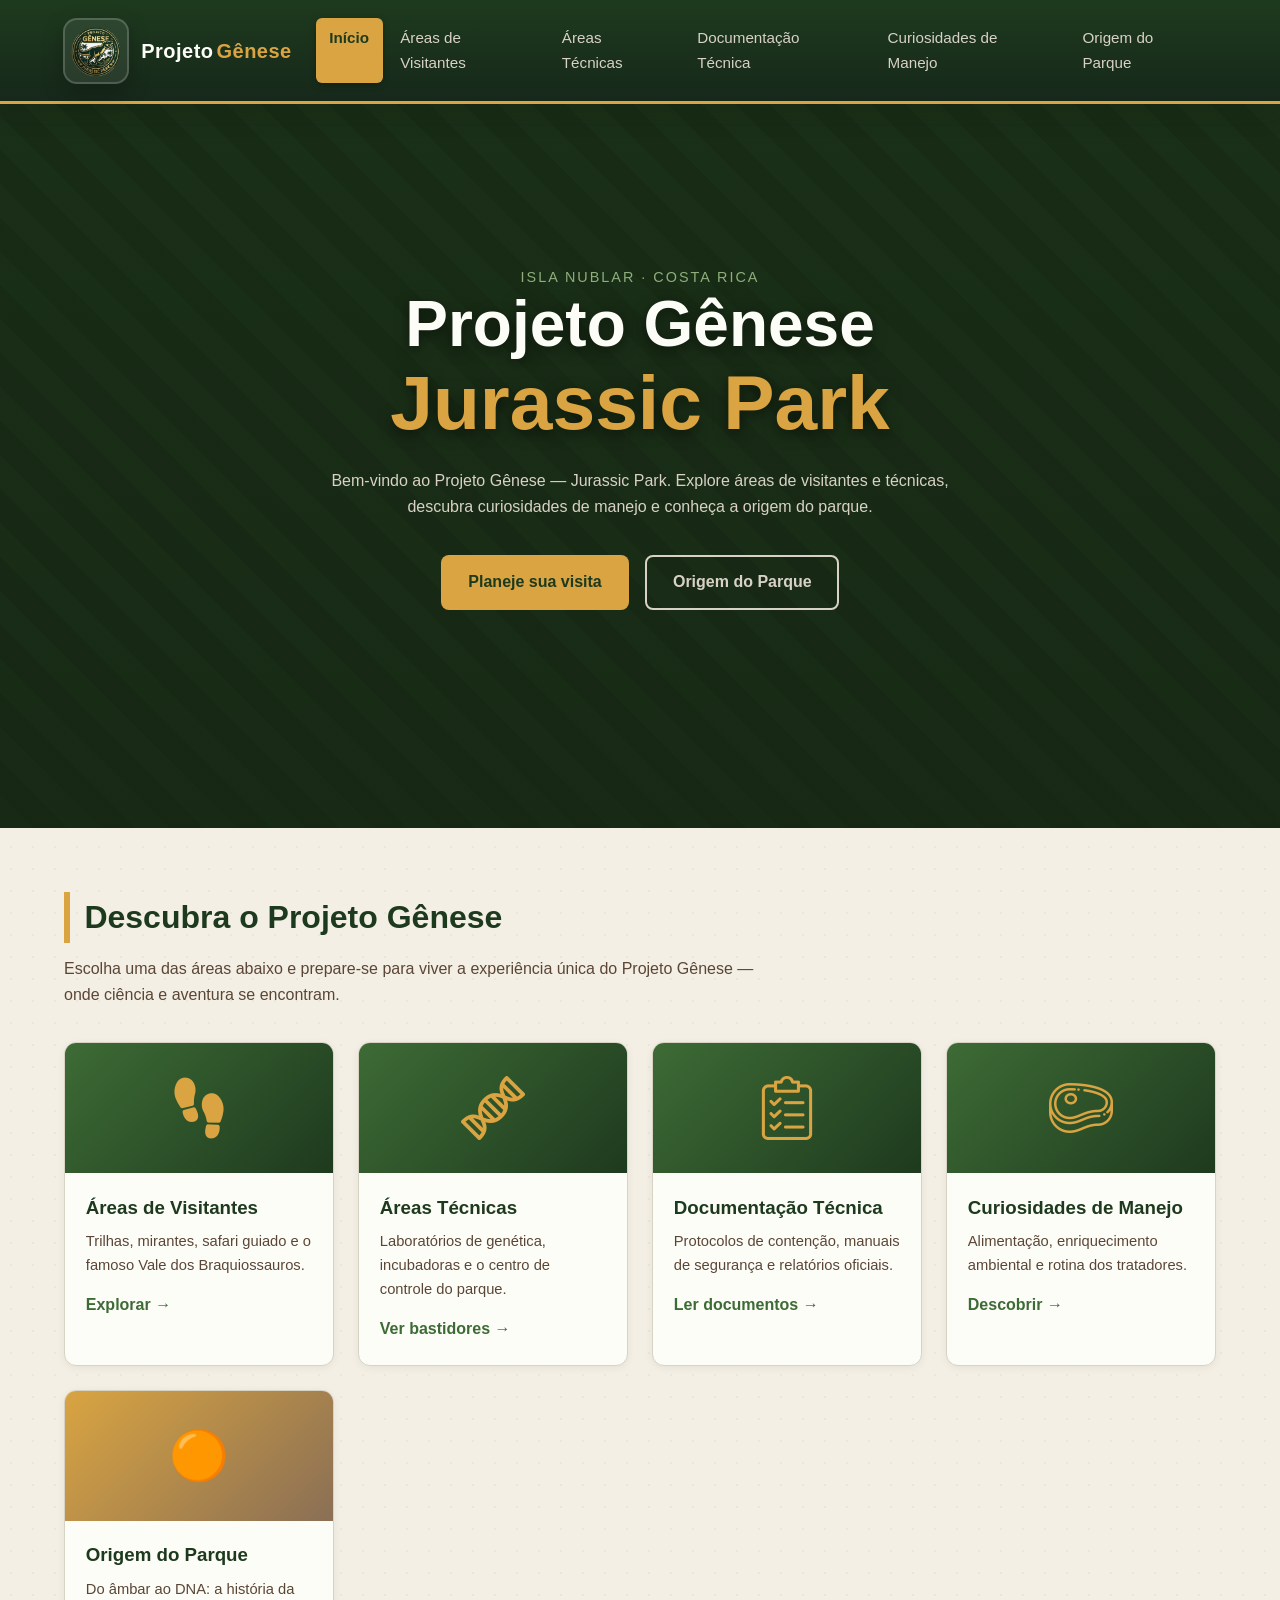
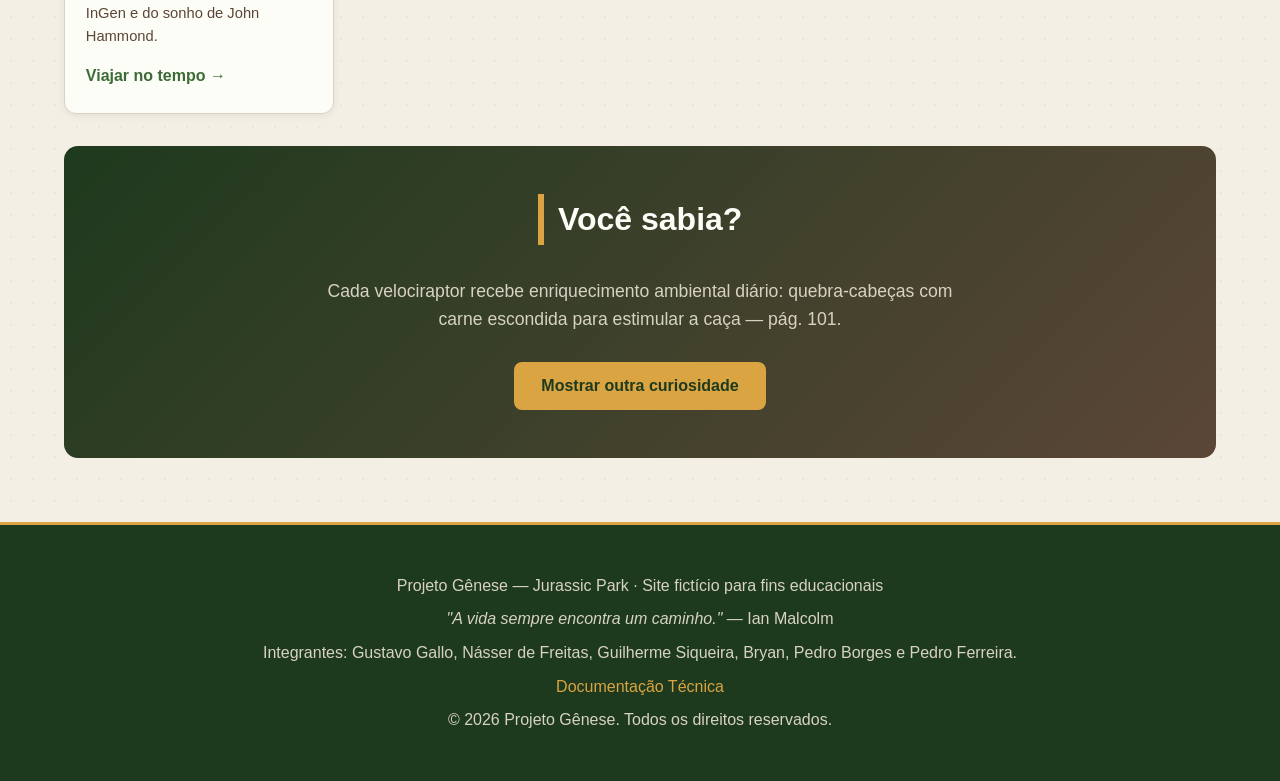
==== commit f1a7d48a: "Adiciona chatbot de agendamento com calendário e horários" ====
--- a/public/genesis/index.html
+++ b/public/genesis/index.html
@@ -59,58 +59,58 @@
         </p>
 
         <div class="card-grid">
-          <article class="card">
+          <a class="card" href="pages/areas-visitantes.html">
             <div class="card-img">
               <img src="imgs/icon/footstep.png" alt="Ícone Áreas de Visitantes" />
             </div>
             <div class="card-body">
               <h3>Áreas de Visitantes</h3>
               <p>Trilhas, mirantes, safari guiado e o famoso Vale dos Braquiossauros.</p>
-              <a class="card-link" href="pages/areas-visitantes.html">Explorar →</a>
+              <span class="card-link">Explorar →</span>
             </div>
-          </article>
+          </a>
 
-          <article class="card">
+          <a class="card" href="pages/areas-tecnicas.html">
             <div class="card-img">
               <img src="imgs/icon/dna.png" alt="Ícone Áreas Técnicas" />
             </div>
             <div class="card-body">
               <h3>Áreas Técnicas</h3>
               <p>Laboratórios de genética, incubadoras e o centro de controle do parque.</p>
-              <a class="card-link" href="pages/areas-tecnicas.html">Ver bastidores →</a>
+              <span class="card-link">Ver bastidores →</span>
             </div>
-          </article>
+          </a>
 
-          <article class="card">
+          <a class="card" href="pages/documentacao.html">
             <div class="card-img">
               <img src="imgs/icon/clipboard.png" alt="Ícone Documentação Técnica" />
             </div>
             <div class="card-body">
               <h3>Documentação Técnica</h3>
               <p>Protocolos de contenção, manuais de segurança e relatórios oficiais.</p>
-              <a class="card-link" href="pages/documentacao.html">Ler documentos →</a>
+              <span class="card-link">Ler documentos →</span>
             </div>
-          </article>
+          </a>
 
-          <article class="card">
+          <a class="card" href="pages/curiosidades.html">
             <div class="card-img">
               <img src="imgs/icon/meat.png" alt="Ícone Curiosidades de Manejo" />
             </div>
             <div class="card-body">
               <h3>Curiosidades de Manejo</h3>
               <p>Alimentação, enriquecimento ambiental e rotina dos tratadores.</p>
-              <a class="card-link" href="pages/curiosidades.html">Descobrir →</a>
+              <span class="card-link">Descobrir →</span>
             </div>
-          </article>
+          </a>
 
-          <article class="card">
+          <a class="card" href="pages/origem.html">
             <div class="card-img" data-img="amber">🟠</div>
             <div class="card-body">
               <h3>Origem do Parque</h3>
               <p>Do âmbar ao DNA: a história da InGen e do sonho de John Hammond.</p>
-              <a class="card-link" href="pages/origem.html">Viajar no tempo →</a>
+              <span class="card-link">Viajar no tempo →</span>
             </div>
-          </article>
+          </a>
         </div>
       </section>
 
--- a/public/genesis/css/style.css
+++ b/public/genesis/css/style.css
@@ -286,11 +286,14 @@
 }
 
 .card {
+  display: block;
   background: var(--branco);
   border: 1px solid var(--pedra);
   border-radius: 12px;
   overflow: hidden;
   box-shadow: 0 2px 8px rgba(0, 0, 0, 0.06);
+  color: inherit;
+  text-decoration: none;
   transition:
     transform var(--transicao),
     box-shadow var(--transicao);
@@ -299,6 +302,11 @@
 .card:hover {
   transform: translateY(-6px);
   box-shadow: var(--sombra);
+}
+
+.card:focus-visible {
+  outline: 3px solid var(--ambar);
+  outline-offset: 3px;
 }
 
 .card-img img {
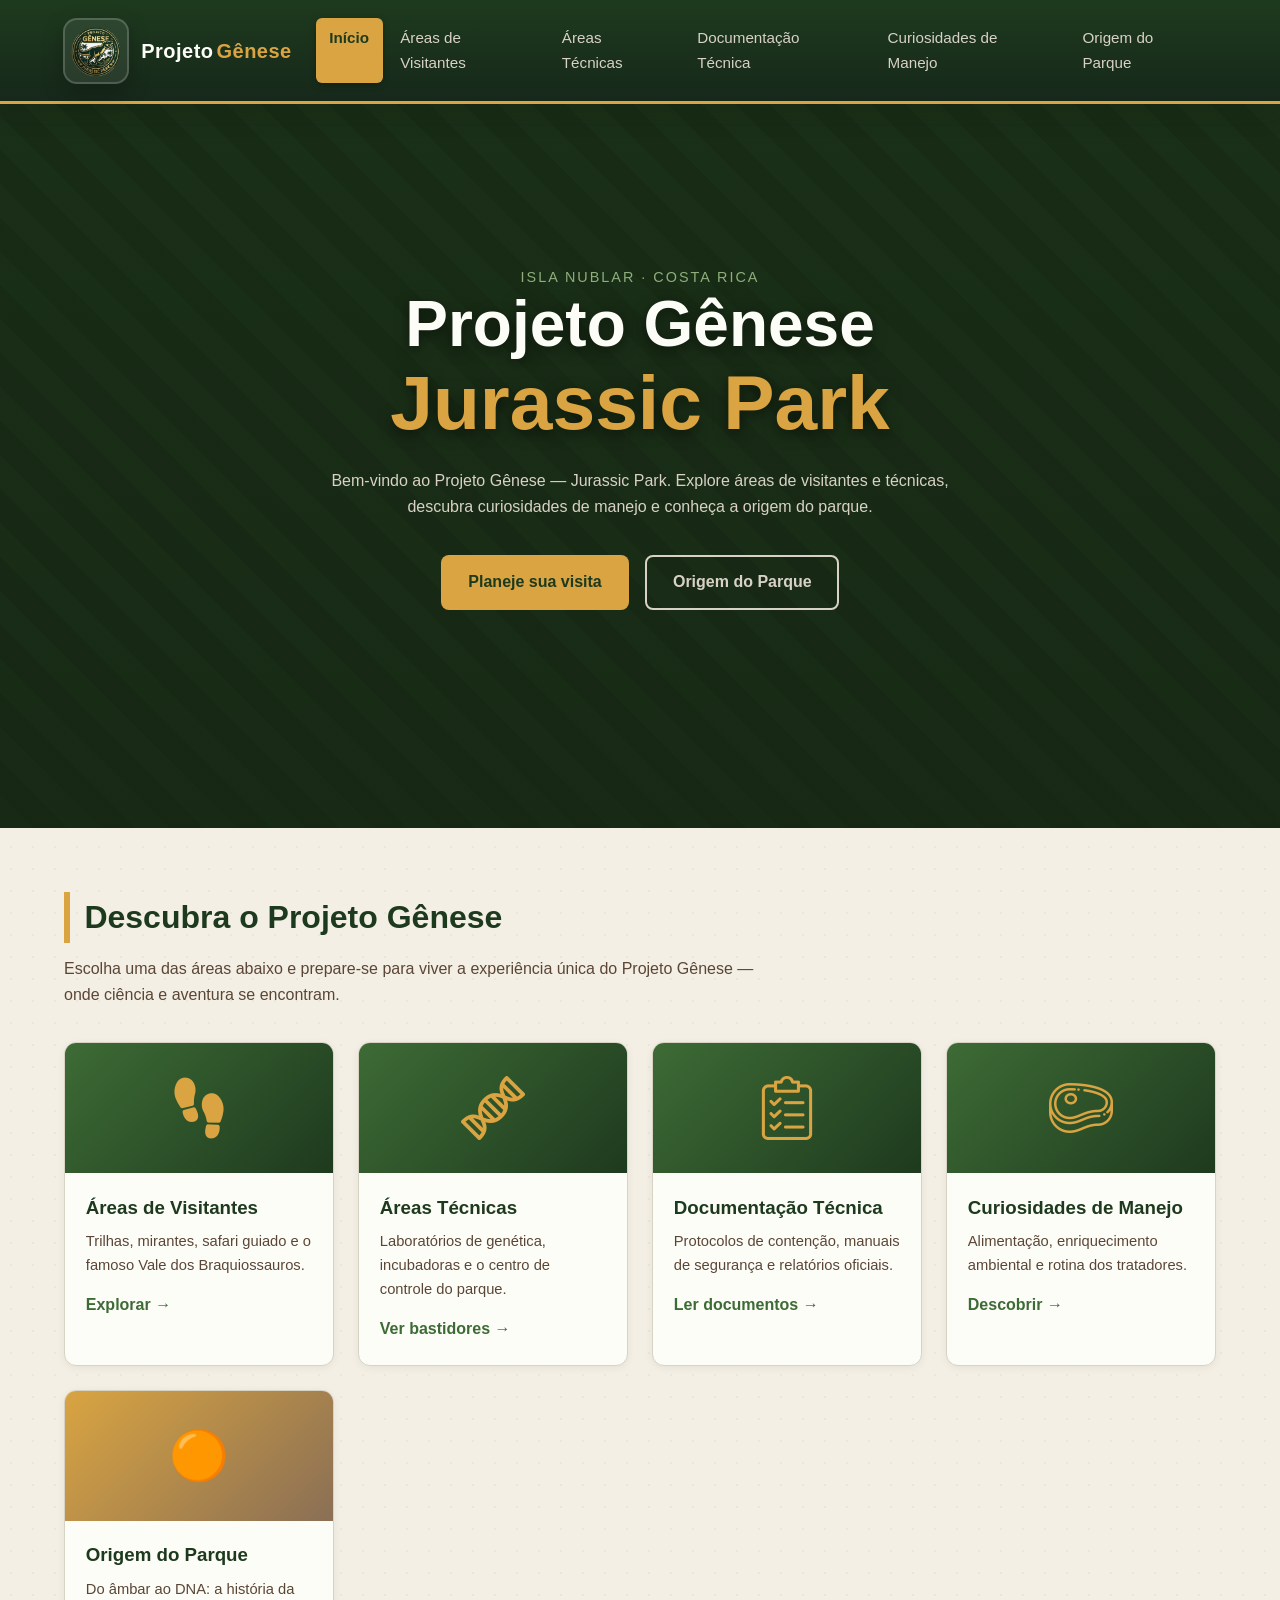
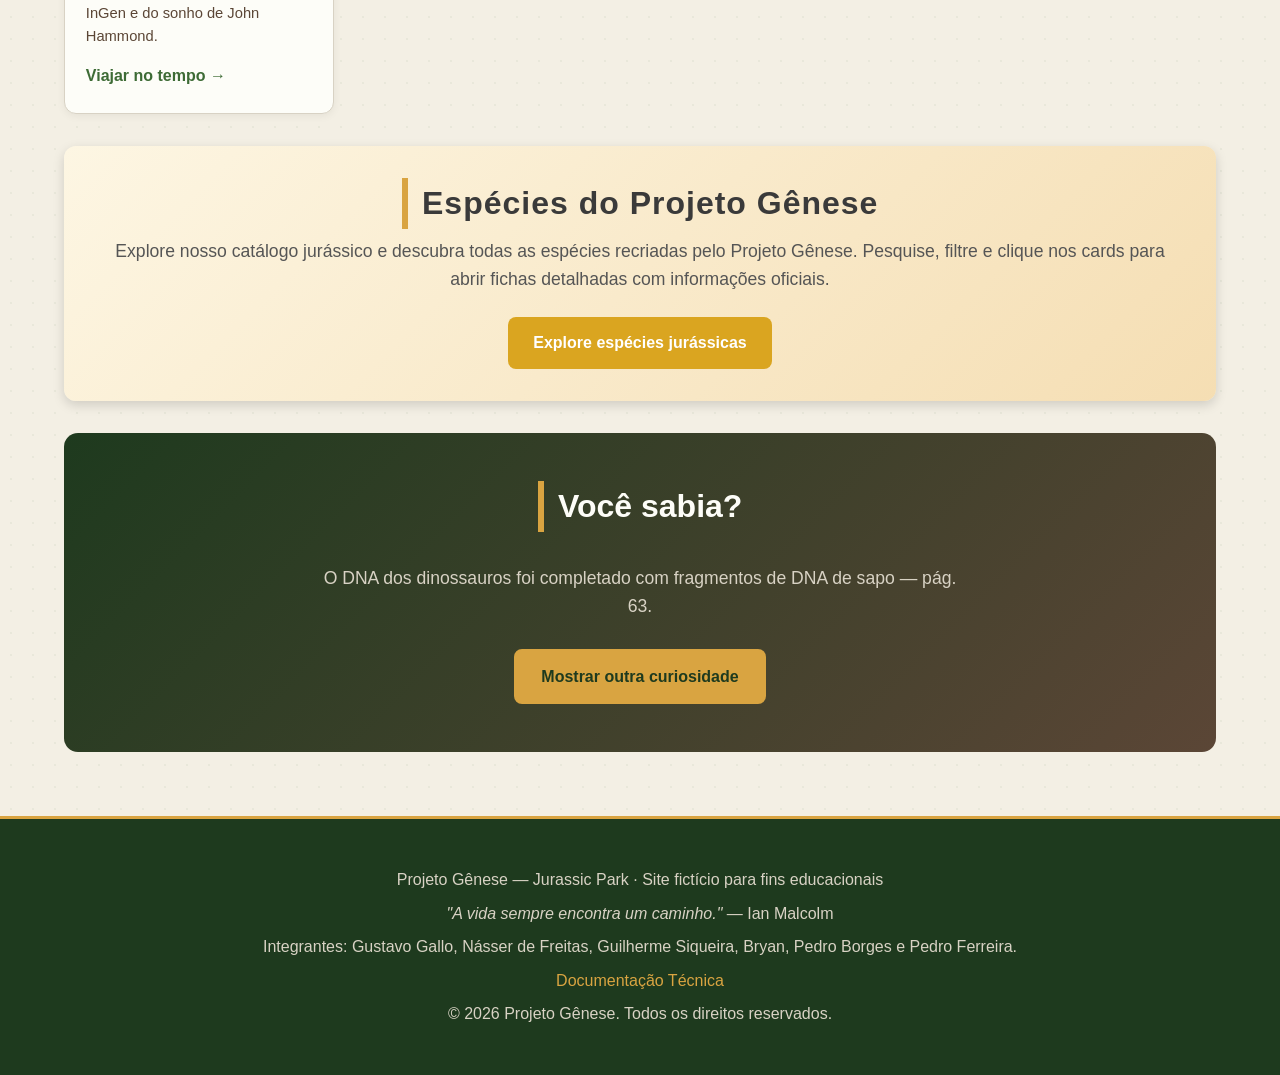
==== commit 99370df6: "Adiciona página de espécies com busca inteligente, modais e imagens oficiais do Projeto Gênese" ====
--- a/public/genesis/index.html
+++ b/public/genesis/index.html
@@ -9,7 +9,7 @@
     />
     <title>Projeto Gênese — Jurassic Park | Portal Oficial</title>
     <link rel="icon" type="image/png" href="imgs/logo.png" />
-    <link rel="stylesheet" href="css/style.css" />
+    <link rel="stylesheet" href="css/responsive.css" />
   </head>
   <body>
     <header class="navbar">
@@ -114,6 +114,18 @@
         </div>
       </section>
 
+      <section class="section agendamento">
+        <h2 class="section-title">Espécies do Projeto Gênese</h2>
+        <p>
+          Explore nosso catálogo jurássico e descubra todas as espécies recriadas pelo Projeto
+          Gênese. Pesquise, filtre e clique nos cards para abrir fichas detalhadas com informações
+          oficiais.
+        </p>
+        <button class="btn btn-primary">
+          <a href="pages/especies.html">Explore espécies jurássicas</a>
+        </button>
+      </section>
+
       <!-- Curiosidades Dinâmicas -->
       <section class="section fact-banner">
         <h2 class="section-title">Você sabia?</h2>
--- a/public/genesis/css/responsive.css
+++ b/public/genesis/css/responsive.css
@@ -0,0 +1,1254 @@
+:root {
+  --verde-escuro: #1e3a1e;
+  --verde-medio: #3d6b35;
+  --verde-claro: #8fae7b;
+  --marrom: #5b4636;
+  --marrom-claro: #8a6f55;
+  --pedra: #d8d2c4;
+  --areia: #f3efe4;
+  --ambar: #d9a441;
+  --texto: #2b2b24;
+  --branco: #fdfdf8;
+  --sombra: 0 8px 24px rgba(20, 30, 15, 0.18);
+  --transicao: 0.25s ease;
+}
+
+* {
+  box-sizing: border-box;
+  margin: 0;
+  padding: 0;
+}
+
+html {
+  scroll-behavior: smooth;
+}
+
+body {
+  background-color: var(--areia);
+  background-image: radial-gradient(rgba(61, 107, 53, 0.06) 1px, transparent 1px);
+  background-size: 22px 22px;
+  color: var(--texto);
+  font-family: "Segoe UI", Roboto, "Helvetica Neue", Arial, sans-serif;
+  line-height: 1.6;
+  min-width: 320px;
+  overflow-x: hidden;
+}
+
+img {
+  display: block;
+  max-width: 100%;
+}
+
+button,
+input,
+select {
+  font: inherit;
+}
+
+button,
+a {
+  -webkit-tap-highlight-color: transparent;
+}
+
+.sr-only {
+  height: 1px;
+  margin: -1px;
+  overflow: hidden;
+  padding: 0;
+  position: absolute;
+  width: 1px;
+  clip: rect(0, 0, 0, 0);
+  white-space: nowrap;
+}
+
+.navbar {
+  background: linear-gradient(180deg, var(--verde-escuro), #16281a);
+  border-bottom: 3px solid var(--ambar);
+  box-shadow: var(--sombra);
+  left: 0;
+  position: fixed;
+  right: 0;
+  top: 0;
+  z-index: 1000;
+}
+
+.navbar-inner {
+  align-items: center;
+  display: flex;
+  gap: 1rem;
+  justify-content: space-between;
+  margin: 0 auto;
+  max-width: 1200px;
+  padding: 0.8rem 1.25rem;
+}
+
+.brand {
+  align-items: center;
+  border-radius: 12px;
+  color: var(--branco);
+  display: inline-flex;
+  flex-shrink: 0;
+  font-size: 1.15rem;
+  gap: 0.75rem;
+  letter-spacing: 0.5px;
+  padding: 0.3rem 0.5rem 0.3rem 0.2rem;
+  text-decoration: none;
+  transition:
+    background var(--transicao),
+    transform var(--transicao);
+}
+
+.brand:hover {
+  background: rgba(255, 255, 255, 0.05);
+  transform: translateY(-1px);
+}
+
+.brand-logo {
+  background: rgba(255, 255, 255, 0.08);
+  border: 2px solid rgba(255, 255, 255, 0.18);
+  border-radius: 14px;
+  box-shadow: 0 8px 22px rgba(0, 0, 0, 0.22);
+  height: 66px;
+  object-fit: cover;
+  padding: 2px;
+  width: 66px;
+}
+
+.brand-text {
+  align-items: baseline;
+  display: inline-flex;
+  font-size: 1.25rem;
+  font-weight: 600;
+  gap: 0.18rem;
+  line-height: 1.2;
+}
+
+.brand strong {
+  color: var(--ambar);
+}
+
+.brand-mark {
+  font-size: 1.5rem;
+}
+
+.nav-links {
+  display: flex;
+  gap: 0.25rem;
+}
+
+.nav-links a {
+  border-radius: 6px;
+  color: var(--pedra);
+  font-size: 0.95rem;
+  padding: 0.5rem 0.85rem;
+  text-decoration: none;
+  transition:
+    background var(--transicao),
+    color var(--transicao),
+    transform var(--transicao);
+}
+
+.nav-links a:hover {
+  background: rgba(217, 164, 65, 0.25);
+  box-shadow: 0 2px 4px rgba(0, 0, 0, 0.2);
+  color: var(--ambar);
+  transform: translateY(-2px);
+}
+
+.nav-links a.active {
+  background: var(--ambar);
+  box-shadow: 0 2px 6px rgba(0, 0, 0, 0.25);
+  color: var(--verde-escuro);
+  font-weight: 600;
+}
+
+.hamburger {
+  background: none;
+  border: 0;
+  cursor: pointer;
+  display: none;
+  flex-direction: column;
+  gap: 5px;
+  padding: 6px;
+}
+
+.hamburger span {
+  background: var(--pedra);
+  border-radius: 2px;
+  height: 3px;
+  transition:
+    transform var(--transicao),
+    opacity var(--transicao);
+  width: 26px;
+}
+
+.hamburger.open span:nth-child(1) {
+  transform: translateY(8px) rotate(45deg);
+}
+
+.hamburger.open span:nth-child(2) {
+  opacity: 0;
+}
+
+.hamburger.open span:nth-child(3) {
+  transform: translateY(-8px) rotate(-45deg);
+}
+
+.hero {
+  align-items: center;
+  background:
+    linear-gradient(rgba(20, 34, 18, 0.55), rgba(20, 34, 18, 0.75)),
+    repeating-linear-gradient(45deg, #23421f 0 24px, #1d3819 24px 48px);
+  color: var(--branco);
+  display: flex;
+  justify-content: center;
+  min-height: 92vh;
+  overflow: hidden;
+  padding: 7rem 1.5rem 4rem;
+  position: relative;
+  text-align: center;
+}
+
+.hero-overlay {
+  inset: 0;
+  pointer-events: none;
+  position: absolute;
+}
+
+.hero-content {
+  max-width: 820px;
+  position: relative;
+  z-index: 1;
+}
+
+.hero-kicker {
+  color: var(--verde-claro);
+  font-size: 0.9rem;
+  letter-spacing: 2px;
+  text-transform: uppercase;
+}
+
+.hero h1 {
+  font-size: clamp(2.4rem, 6vw, 4rem);
+  line-height: 1.1;
+  text-shadow: 0 4px 14px rgba(0, 0, 0, 0.5);
+}
+
+.hero h1 span {
+  color: var(--ambar);
+  font-size: clamp(2.4rem, 6vw, 6rem);
+}
+
+.hero-sub {
+  color: var(--pedra);
+  margin: 1.5rem auto 2.2rem;
+  max-width: 620px;
+}
+
+.hero-actions {
+  display: flex;
+  flex-wrap: wrap;
+  gap: 1rem;
+  justify-content: center;
+}
+
+.btn {
+  border: 2px solid transparent;
+  border-radius: 8px;
+  cursor: pointer;
+  display: inline-block;
+  font-size: 1rem;
+  font-weight: 600;
+  padding: 0.8rem 1.6rem;
+  text-decoration: none;
+  transition:
+    transform var(--transicao),
+    box-shadow var(--transicao),
+    background var(--transicao),
+    color var(--transicao);
+}
+
+.btn:hover {
+  box-shadow: var(--sombra);
+  transform: translateY(-3px);
+}
+
+.btn:active {
+  transform: translateY(0);
+}
+
+.btn-primary,
+.btn-amber {
+  background: var(--ambar);
+  color: var(--verde-escuro);
+}
+
+.btn-primary:hover,
+.btn-amber:hover {
+  background: #e6b456;
+}
+
+.btn-outline {
+  border-color: var(--pedra);
+  color: var(--pedra);
+}
+
+.btn-outline:hover {
+  background: var(--pedra);
+  color: var(--verde-escuro);
+}
+
+.container {
+  margin: 0 auto;
+  max-width: 1200px;
+  padding: 0 1.5rem;
+}
+
+.section {
+  padding: 4rem 0 2rem;
+}
+
+.section-title {
+  border-left: 6px solid var(--ambar);
+  color: var(--verde-escuro);
+  font-size: 2rem;
+  margin-bottom: 0.8rem;
+  padding-left: 0.9rem;
+}
+
+.section-desc {
+  color: var(--marrom);
+  margin-bottom: 2.2rem;
+  max-width: 700px;
+}
+
+.card-grid {
+  display: grid;
+  gap: 1.5rem;
+  grid-template-columns: repeat(auto-fill, minmax(240px, 1fr));
+}
+
+.card {
+  background: var(--branco);
+  border: 1px solid var(--pedra);
+  border-radius: 12px;
+  box-shadow: 0 2px 8px rgba(0, 0, 0, 0.06);
+  color: inherit;
+  display: block;
+  overflow: hidden;
+  text-decoration: none;
+  transition:
+    transform var(--transicao),
+    box-shadow var(--transicao);
+}
+
+.card:hover {
+  box-shadow: var(--sombra);
+  transform: translateY(-6px);
+}
+
+.card:focus-visible {
+  outline: 3px solid var(--ambar);
+  outline-offset: 3px;
+}
+
+.card-img {
+  align-items: center;
+  background: linear-gradient(135deg, var(--verde-medio), var(--verde-escuro));
+  display: flex;
+  font-size: 3rem;
+  height: 130px;
+  justify-content: center;
+}
+
+.card-img img {
+  height: 64px;
+  object-fit: contain;
+  width: auto;
+}
+
+.card-img[data-img="docs"] {
+  background: linear-gradient(135deg, var(--marrom-claro), var(--marrom));
+}
+
+.card-img[data-img="amber"] {
+  background: linear-gradient(135deg, var(--ambar), var(--marrom-claro));
+}
+
+.card-body {
+  padding: 1.2rem 1.3rem 1.5rem;
+}
+
+.card-body h3 {
+  color: var(--verde-escuro);
+  margin-bottom: 0.5rem;
+}
+
+.card-body p {
+  color: var(--marrom);
+  font-size: 0.92rem;
+}
+
+.card-link {
+  color: var(--verde-medio);
+  display: inline-block;
+  font-weight: 600;
+  margin-top: 0.9rem;
+  text-decoration: none;
+  transition:
+    color var(--transicao),
+    transform var(--transicao);
+}
+
+.card-link:hover {
+  color: var(--ambar);
+  transform: translateX(4px);
+}
+
+.fact-banner {
+  background: linear-gradient(135deg, var(--verde-escuro), var(--marrom));
+  border-radius: 14px;
+  color: var(--branco);
+  margin-bottom: 4rem;
+  padding: 3rem 1.5rem;
+  text-align: center;
+}
+
+.fact-banner .section-title {
+  border-left-color: var(--ambar);
+  color: var(--branco);
+  display: inline-block;
+}
+
+.fact-text {
+  color: var(--pedra);
+  font-size: 1.1rem;
+  margin: 1.2rem auto 1.8rem;
+  max-width: 640px;
+  min-height: 3.2em;
+  transition: opacity 0.3s ease;
+}
+
+.fact-text.fading {
+  opacity: 0;
+}
+
+.page-header {
+  background:
+    linear-gradient(rgba(20, 34, 18, 0.65), rgba(20, 34, 18, 0.8)),
+    repeating-linear-gradient(-45deg, #23421f 0 20px, #1d3819 20px 40px);
+  color: var(--branco);
+  padding: 8.5rem 1.5rem 3rem;
+  text-align: center;
+}
+
+.page-header h1 {
+  font-size: clamp(2rem, 5vw, 3rem);
+  text-shadow: 2px 2px 4px rgba(0, 0, 0, 0.6);
+}
+
+.page-header p {
+  font-style: italic;
+  margin: 1rem auto 0;
+  max-width: 720px;
+}
+
+.content-block {
+  align-items: center;
+  background: var(--branco);
+  border: 1px solid var(--pedra);
+  border-radius: 12px;
+  box-shadow: 0 4px 12px rgba(0, 0, 0, 0.1);
+  display: flex;
+  flex-wrap: wrap;
+  gap: 2rem;
+  margin-bottom: 2rem;
+  padding: 2rem;
+}
+
+.content-block:hover {
+  transform: scale(1.02);
+  transition: transform 0.3s ease;
+}
+
+.content-block .img-placeholder {
+  align-items: center;
+  background: linear-gradient(135deg, var(--verde-claro), var(--verde-medio));
+  border-radius: 10px;
+  color: var(--ambar);
+  display: flex;
+  flex: 0 0 220px;
+  font-size: 3rem;
+  height: 150px;
+  justify-content: center;
+}
+
+.content-block .img-placeholder img {
+  height: 90px;
+  object-fit: contain;
+  width: 90px;
+}
+
+.content-block .text {
+  flex: 1 1 300px;
+}
+
+.content-block h2 {
+  color: var(--verde-escuro);
+  margin-bottom: 0.6rem;
+}
+
+.content-block p {
+  color: var(--marrom);
+}
+
+.doc-paper {
+  background: var(--branco);
+  border: 1px solid var(--pedra);
+  box-shadow: var(--sombra);
+  font-family: Georgia, "Times New Roman", serif;
+  margin: 0 auto 3rem;
+  max-width: 800px;
+  padding: 3rem 3.5rem;
+}
+
+.doc-paper h1 {
+  color: var(--verde-escuro);
+  font-size: 1.6rem;
+  margin-bottom: 0.4rem;
+  text-align: center;
+}
+
+.doc-header {
+  overflow-wrap: anywhere;
+}
+
+.doc-paper .doc-meta {
+  border-bottom: 2px solid var(--pedra);
+  color: var(--marrom-claro);
+  font-size: 0.85rem;
+  margin-bottom: 2rem;
+  padding-bottom: 1.2rem;
+  text-align: center;
+}
+
+.doc-paper h2 {
+  color: var(--marrom);
+  font-size: 1.1rem;
+  letter-spacing: 1px;
+  margin: 1.6rem 0 0.5rem;
+  text-transform: uppercase;
+}
+
+.doc-paper p {
+  margin-bottom: 0.9rem;
+  text-align: justify;
+}
+
+.doc-download {
+  margin-bottom: 4rem;
+  text-align: center;
+}
+
+.especies-main {
+  margin: 0 auto;
+  max-width: 1200px;
+  padding: 8.5rem 1.5rem 3rem;
+}
+
+.especies-intro {
+  background:
+    linear-gradient(rgba(20, 34, 18, 0.65), rgba(20, 34, 18, 0.8)),
+    repeating-linear-gradient(-45deg, #23421f 0 20px, #1d3819 20px 40px);
+  border-radius: 14px;
+  color: var(--branco);
+  margin-bottom: 2rem;
+  padding: 3rem 2rem;
+  text-align: center;
+}
+
+.especies-intro h1 {
+  font-size: clamp(2rem, 5vw, 3rem);
+  line-height: 1.15;
+  text-shadow: 2px 2px 4px rgba(0, 0, 0, 0.6);
+}
+
+.especies-intro p {
+  color: var(--pedra);
+  margin: 1rem auto 0;
+  max-width: 780px;
+  overflow-wrap: anywhere;
+}
+
+.especies-busca,
+.especies-filtros {
+  background: var(--branco);
+  border: 1px solid var(--pedra);
+  border-radius: 12px;
+  box-shadow: 0 4px 12px rgba(0, 0, 0, 0.08);
+}
+
+.especies-busca {
+  margin-bottom: 1rem;
+  padding: 1rem;
+}
+
+.especies-busca input,
+.filtro-grupo select {
+  background: #fff;
+  border: 1px solid var(--pedra);
+  border-radius: 7px;
+  color: var(--texto);
+  min-height: 44px;
+  padding: 0.65rem 0.8rem;
+  width: 100%;
+}
+
+.especies-busca input:focus,
+.filtro-grupo select:focus,
+.especies-filtros button:focus-visible {
+  border-color: var(--verde-medio);
+  outline: 3px solid rgba(217, 164, 65, 0.35);
+  outline-offset: 2px;
+}
+
+.especies-filtros {
+  align-items: end;
+  display: grid;
+  gap: 1rem;
+  grid-template-columns: repeat(3, minmax(0, 1fr)) auto;
+  margin-bottom: 2rem;
+  padding: 1rem;
+}
+
+.filtro-grupo {
+  display: grid;
+  gap: 0.35rem;
+}
+
+.filtro-grupo label {
+  color: var(--marrom);
+  font-size: 0.9rem;
+  font-weight: 700;
+}
+
+.especies-filtros button {
+  background: var(--verde-escuro);
+  border: 0;
+  border-radius: 7px;
+  color: var(--branco);
+  cursor: pointer;
+  min-height: 44px;
+  padding: 0.65rem 1rem;
+  transition:
+    background var(--transicao),
+    transform var(--transicao);
+}
+
+.especies-filtros button:hover {
+  background: var(--verde-medio);
+  transform: translateY(-2px);
+}
+
+.especies-grid {
+  display: grid;
+  gap: 1.5rem;
+  grid-template-columns: repeat(auto-fill, minmax(240px, 1fr));
+}
+
+.especie-card {
+  background: var(--branco);
+  border: 1px solid var(--pedra);
+  border-radius: 12px;
+  box-shadow: 0 2px 8px rgba(0, 0, 0, 0.08);
+  cursor: pointer;
+  overflow: hidden;
+  padding-bottom: 1.2rem;
+  transition:
+    box-shadow var(--transicao),
+    transform var(--transicao),
+    border-color var(--transicao);
+}
+
+.especie-card:hover,
+.especie-card:focus-visible {
+  border-color: var(--ambar);
+  box-shadow: var(--sombra);
+  outline: none;
+  transform: translateY(-5px);
+}
+
+.especie-card:focus-visible {
+  outline: 3px solid var(--ambar);
+  outline-offset: 3px;
+}
+
+.especie-card-img {
+  background: var(--verde-claro);
+  height: 220px;
+  object-fit: cover;
+  transition: transform var(--transicao);
+  width: 100%;
+}
+
+.especie-card:hover .especie-card-img,
+.especie-card:focus-visible .especie-card-img {
+  transform: scale(1.08);
+}
+
+.especie-card-img.imagem-reserva {
+  object-fit: contain;
+  padding: 3.5rem;
+}
+
+.especie-card h3,
+.especie-card-cientifico,
+.especie-card-descricao {
+  margin-left: 1.2rem;
+  margin-right: 1.2rem;
+}
+
+.especie-card h3 {
+  color: var(--verde-escuro);
+  font-size: 1.35rem;
+  margin-top: 1rem;
+}
+
+.especie-card-cientifico {
+  color: var(--marrom-claro);
+  font-family: Georgia, "Times New Roman", serif;
+  font-style: italic;
+  margin-top: 0.15rem;
+}
+
+.especie-card-descricao {
+  color: var(--marrom);
+  font-size: 0.92rem;
+  margin-top: 0.75rem;
+}
+
+.sem-resultados {
+  background: var(--branco);
+  border: 1px dashed var(--marrom-claro);
+  border-radius: 10px;
+  color: var(--marrom);
+  padding: 1.5rem;
+  text-align: center;
+}
+
+.modal-overlay {
+  align-items: center;
+  background: rgba(20, 34, 18, 0.78);
+  display: flex;
+  inset: 0;
+  justify-content: center;
+  padding: 1rem;
+  position: fixed;
+  z-index: 1100;
+}
+
+.modal-overlay[hidden] {
+  display: none;
+}
+
+.modal-conteudo {
+  background: var(--branco);
+  border: 3px solid var(--ambar);
+  border-radius: 14px;
+  background-clip: padding-box;
+  box-shadow: var(--sombra);
+  max-height: 90vh;
+  max-width: min(760px, calc(100vw - 2rem));
+  overflow: auto;
+  padding: 2rem;
+  position: relative;
+  width: 100%;
+}
+
+.modal-fechar {
+  align-items: center;
+  background: var(--verde-escuro);
+  border: 0;
+  border-radius: 50%;
+  color: var(--branco);
+  cursor: pointer;
+  display: flex;
+  font-size: 1.6rem;
+  height: 38px;
+  justify-content: center;
+  line-height: 1;
+  padding: 0;
+  position: absolute;
+  right: 1rem;
+  text-align: center;
+  top: 1rem;
+  width: 38px;
+}
+
+.modal-fechar:hover {
+  background: var(--marrom);
+}
+
+.modal-imagem {
+  background: #e7e1d3;
+  border-radius: 10px;
+  height: 950px;
+  margin-bottom: 1.2rem;
+  object-fit: cover;
+  object-position: center bottom;
+  width: 100%;
+}
+
+.modal-imagem.imagem-reserva {
+  object-fit: contain;
+  padding: 4rem;
+}
+
+.modal-conteudo h2 {
+  color: var(--verde-escuro);
+  font-size: 2rem;
+  margin-bottom: 1rem;
+}
+
+.ficha-tecnica {
+  display: grid;
+  gap: 0.5rem 1rem;
+  grid-template-columns: minmax(100px, 0.35fr) 1fr;
+}
+
+.ficha-tecnica dt {
+  color: var(--marrom);
+  font-weight: 700;
+}
+
+.ficha-tecnica dd {
+  color: var(--texto);
+}
+
+.agendamento {
+  background: linear-gradient(135deg, #fdf6e3, #f5deb3);
+  border-radius: 12px;
+  box-shadow: 0 4px 12px rgba(0, 0, 0, 0.15);
+  margin-bottom: 2rem;
+  padding: 2rem;
+  text-align: center;
+}
+
+.agendamento .section-title {
+  color: #3a3a3a;
+  display: inline-block;
+  font-size: 2rem;
+  letter-spacing: 1px;
+  margin-bottom: 0.5rem;
+}
+
+.agendamento p {
+  color: #555;
+  font-size: 1.1rem;
+  line-height: 1.6;
+  margin-bottom: 1.5rem;
+}
+
+.agendamento .btn-primary a {
+  color: inherit;
+  text-decoration: none;
+}
+
+.agendamento .btn-primary {
+  background: #daa520;
+  border: 0;
+  color: #fff;
+}
+
+.agendamento .btn-primary:hover {
+  background: #b8860b;
+  box-shadow: 0 4px 10px rgba(0, 0, 0, 0.3);
+}
+
+.footer {
+  background: var(--verde-escuro);
+  border-top: 3px solid var(--ambar);
+  color: var(--pedra);
+  font-family: "Segoe UI", Arial, sans-serif;
+  line-height: 1.6;
+  padding: 2.5rem 1.5rem;
+  text-align: center;
+}
+
+.footer a {
+  color: var(--ambar);
+  margin: 0 0.5rem;
+  text-decoration: none;
+  transition: color 0.3s ease;
+}
+
+.footer a:hover {
+  color: var(--verde-claro);
+}
+
+.footer-small {
+  color: var(--verde-claro);
+  display: block;
+  font-size: 0.85rem;
+  margin-top: 0.4rem;
+}
+
+.footer p {
+  margin: 0.5rem 0;
+}
+
+.chat-container {
+  background: #f9f9f9;
+  border-radius: 8px;
+  box-shadow: 0 2px 6px rgba(0, 0, 0, 0.2);
+  margin: 2rem auto;
+  max-width: 600px;
+  padding: 1rem;
+}
+
+.chat-message {
+  align-items: center;
+  animation: fadeIn 0.4s ease;
+  border-radius: 20px;
+  display: flex;
+  margin: 0.5rem 0;
+  max-width: 80%;
+  padding: 0.5rem 1rem;
+}
+
+.chat-message.bot {
+  background: #e0f7fa;
+  justify-content: flex-start;
+}
+
+.chat-message.user {
+  background: #c8e6c9;
+  justify-content: flex-end;
+  margin-left: auto;
+}
+
+.chat-input {
+  display: flex;
+  margin: 1rem auto;
+  max-width: 600px;
+}
+
+.chat-input input {
+  border: 1px solid #ccc;
+  border-radius: 6px;
+  flex: 1;
+  min-width: 0;
+  padding: 0.5rem;
+}
+
+.chat-input button {
+  margin-left: 0.5rem;
+  padding: 0.5rem 1rem;
+}
+
+.chat-input input,
+.chat-input button,
+.chat-date,
+.chat-time {
+  min-height: 44px;
+}
+
+.chat-avatar {
+  flex: 0 0 32px;
+  height: 32px;
+  margin-right: 8px;
+  width: 32px;
+}
+
+.chat-message.user .chat-avatar {
+  margin-left: 8px;
+  margin-right: 0;
+}
+
+.typing-indicator {
+  background: #e0f7fa;
+  display: inline-block;
+  padding: 6px 12px;
+}
+
+.typing-indicator span {
+  animation: bounce 1.2s infinite;
+  background: #555;
+  border-radius: 50%;
+  display: inline-block;
+  height: 6px;
+  margin: 0 2px;
+  width: 6px;
+}
+
+.typing-indicator span:nth-child(2) {
+  animation-delay: 0.2s;
+}
+
+.typing-indicator span:nth-child(3) {
+  animation-delay: 0.4s;
+}
+
+.chat-date,
+.chat-time {
+  animation: slideIn 0.4s ease;
+  background: #e0f7fa;
+  border: 1px solid #ccc;
+  border-radius: 20px;
+  box-shadow: 0 2px 4px rgba(0, 0, 0, 0.1);
+  display: block;
+  font-size: 1rem;
+  margin: 8px 0;
+  max-width: 100%;
+  padding: 10px 14px;
+}
+
+.chat-time {
+  cursor: pointer;
+}
+
+.chat-summary {
+  align-items: center;
+  animation: fadeIn 0.4s ease;
+  background: #fff3cd;
+  border: 1px solid #ffeeba;
+  border-radius: 12px;
+  box-shadow: 0 2px 6px rgba(0, 0, 0, 0.1);
+  display: flex;
+  margin: 10px 0;
+  padding: 12px;
+}
+
+.summary-icon {
+  font-size: 2rem;
+  margin-right: 10px;
+}
+
+.summary-text {
+  font-size: 0.95rem;
+}
+
+@keyframes slideIn {
+  from {
+    opacity: 0;
+    transform: translateX(30px);
+  }
+  to {
+    opacity: 1;
+    transform: translateX(0);
+  }
+}
+
+@keyframes fadeIn {
+  from {
+    opacity: 0;
+  }
+  to {
+    opacity: 1;
+  }
+}
+
+@keyframes bounce {
+  0%,
+  80%,
+  100% {
+    transform: scale(0);
+  }
+  40% {
+    transform: scale(1);
+  }
+}
+
+@media (max-width: 860px) {
+  .hamburger {
+    display: flex;
+  }
+
+  .nav-links {
+    background: #16281a;
+    border-bottom: 3px solid var(--ambar);
+    display: none;
+    flex-direction: column;
+    gap: 0.35rem;
+    left: 0;
+    padding: 0.8rem 1.25rem 1.2rem;
+    position: absolute;
+    right: 0;
+    top: 100%;
+  }
+
+  .nav-links.open {
+    display: flex;
+  }
+
+  .nav-links a {
+    display: block;
+  }
+
+  .content-block {
+    flex-direction: column;
+  }
+
+  .content-block .img-placeholder {
+    flex-basis: 140px;
+    width: 100%;
+  }
+
+  .doc-paper {
+    padding: 2rem 1.5rem;
+  }
+
+  .especies-filtros {
+    grid-template-columns: repeat(2, minmax(0, 1fr));
+  }
+
+  .especies-filtros button {
+    grid-column: 1 / -1;
+  }
+
+  .especies-grid {
+    grid-template-columns: repeat(2, minmax(0, 1fr));
+  }
+
+  .modal-conteudo {
+    max-height: calc(100vh - 2rem);
+  }
+}
+
+@media (max-width: 600px) {
+  .navbar-inner {
+    padding: 0.65rem 0.85rem;
+  }
+
+  .brand-logo {
+    height: 50px;
+    width: 50px;
+  }
+
+  .brand-text {
+    font-size: 1rem;
+  }
+
+  .container {
+    padding: 0 1rem;
+  }
+
+  .hero {
+    min-height: 78vh;
+    padding: 6.5rem 1rem 3rem;
+  }
+
+  .hero-kicker {
+    font-size: 0.75rem;
+  }
+
+  .hero-actions,
+  .hero-actions .btn {
+    width: 100%;
+  }
+
+  .section {
+    padding: 2.75rem 0 1.5rem;
+  }
+
+  .section-title {
+    font-size: 1.55rem;
+    padding-left: 0.65rem;
+  }
+
+  .card-grid {
+    grid-template-columns: 1fr;
+  }
+
+  .page-header {
+    padding: 7.5rem 1rem 2.5rem;
+  }
+
+  .especies-main {
+    padding: 7.5rem 1rem 2rem;
+  }
+
+  .especies-intro {
+    margin-bottom: 1.25rem;
+    padding: 2rem 1rem;
+  }
+
+  .especies-filtros {
+    grid-template-columns: 1fr;
+  }
+
+  .especies-grid {
+    grid-template-columns: 1fr;
+  }
+
+  .content-block {
+    gap: 1rem;
+    padding: 1.25rem;
+  }
+
+  .doc-paper {
+    padding: 1.5rem 1rem;
+  }
+
+  .doc-paper h1 {
+    font-size: 1.25rem;
+  }
+
+  .doc-paper p {
+    text-align: left;
+  }
+
+  .modal-conteudo {
+    padding: 1.25rem;
+  }
+
+  .modal-conteudo h2 {
+    font-size: 1.6rem;
+  }
+
+  .modal-imagem {
+    height: min(42vh, 320px);
+  }
+
+  .ficha-tecnica {
+    gap: 0.2rem;
+    grid-template-columns: 1fr;
+  }
+
+  .ficha-tecnica dd {
+    margin-bottom: 0.65rem;
+  }
+
+  .chat-input {
+    align-items: stretch;
+    flex-direction: column;
+    padding: 0 1rem;
+  }
+
+  .chat-input button {
+    margin: 0.5rem 0 0;
+  }
+
+  .chat-message {
+    max-width: 94%;
+  }
+
+  .chat-summary {
+    align-items: flex-start;
+  }
+
+  .footer {
+    padding: 2rem 1rem;
+  }
+}
+
+@media (prefers-reduced-motion: reduce) {
+  *,
+  *::before,
+  *::after {
+    scroll-behavior: auto !important;
+    transition-duration: 0.01ms !important;
+    animation-duration: 0.01ms !important;
+    animation-iteration-count: 1 !important;
+  }
+}
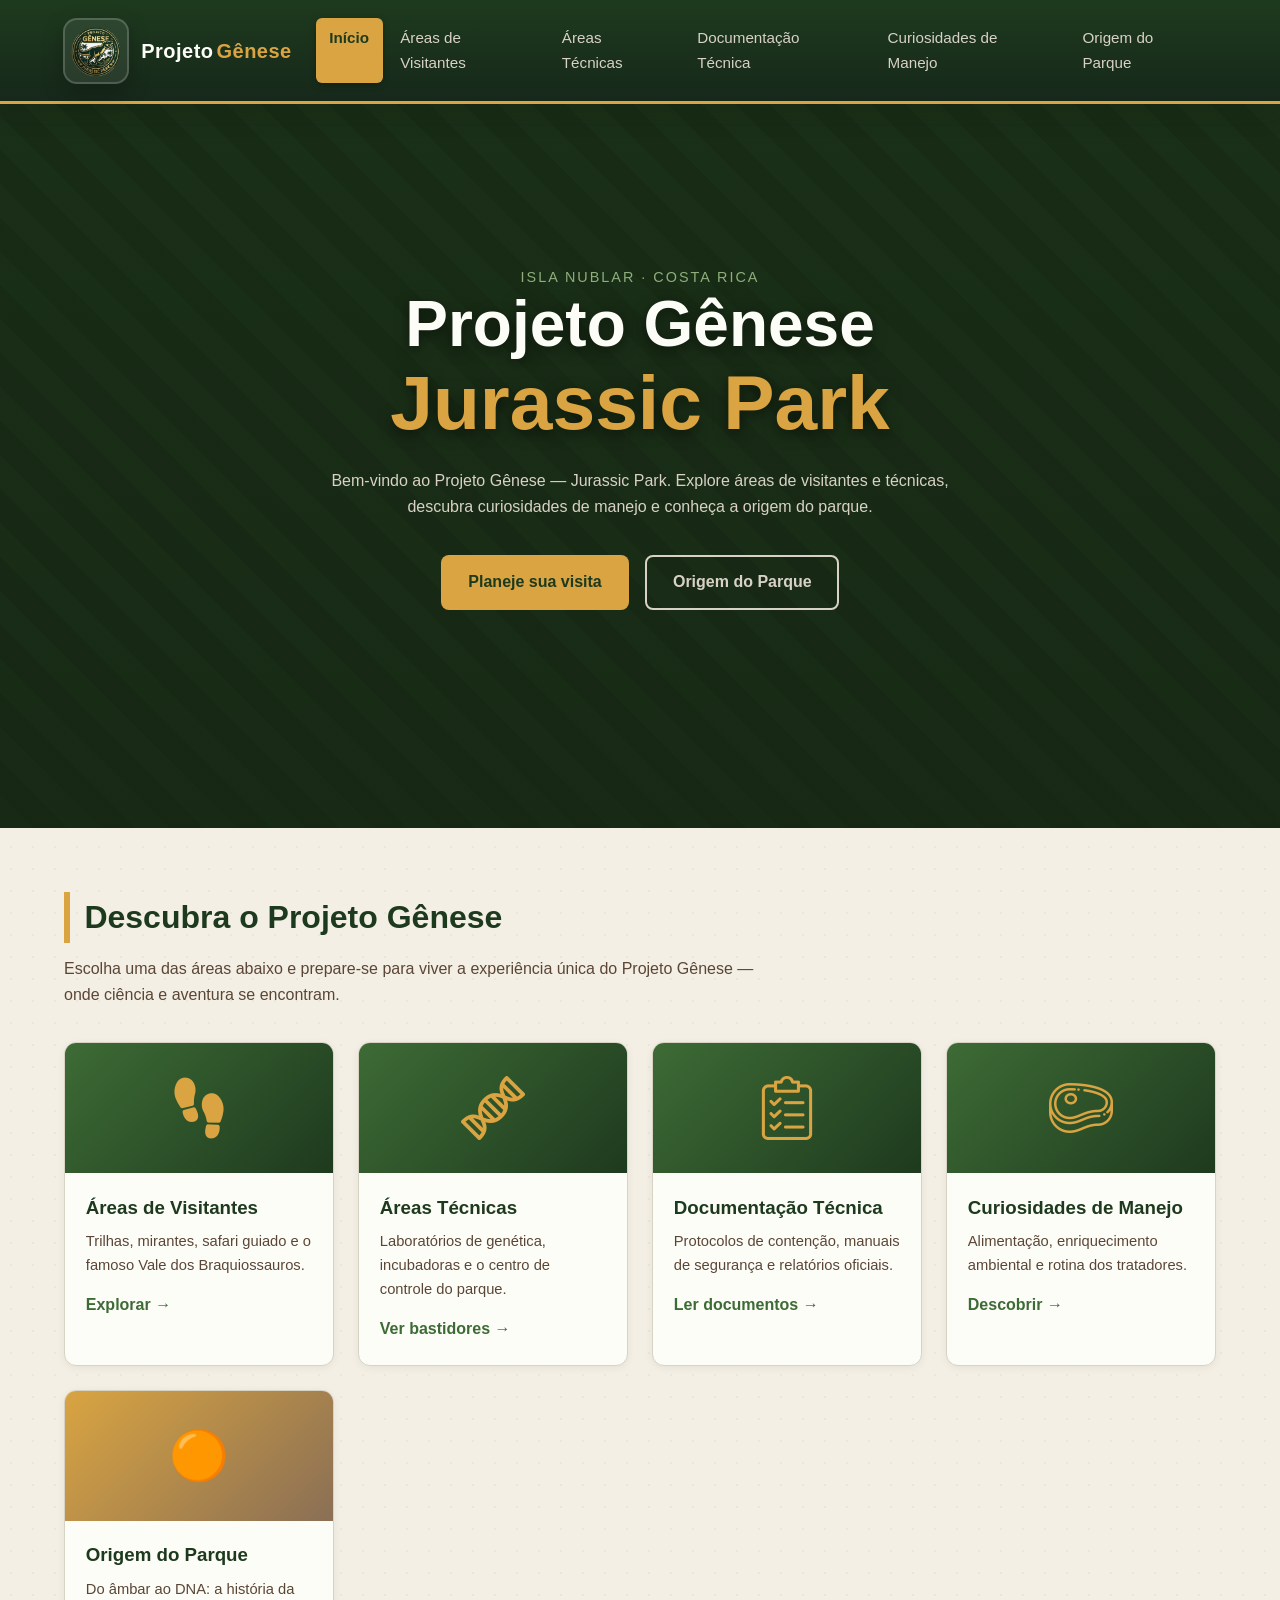
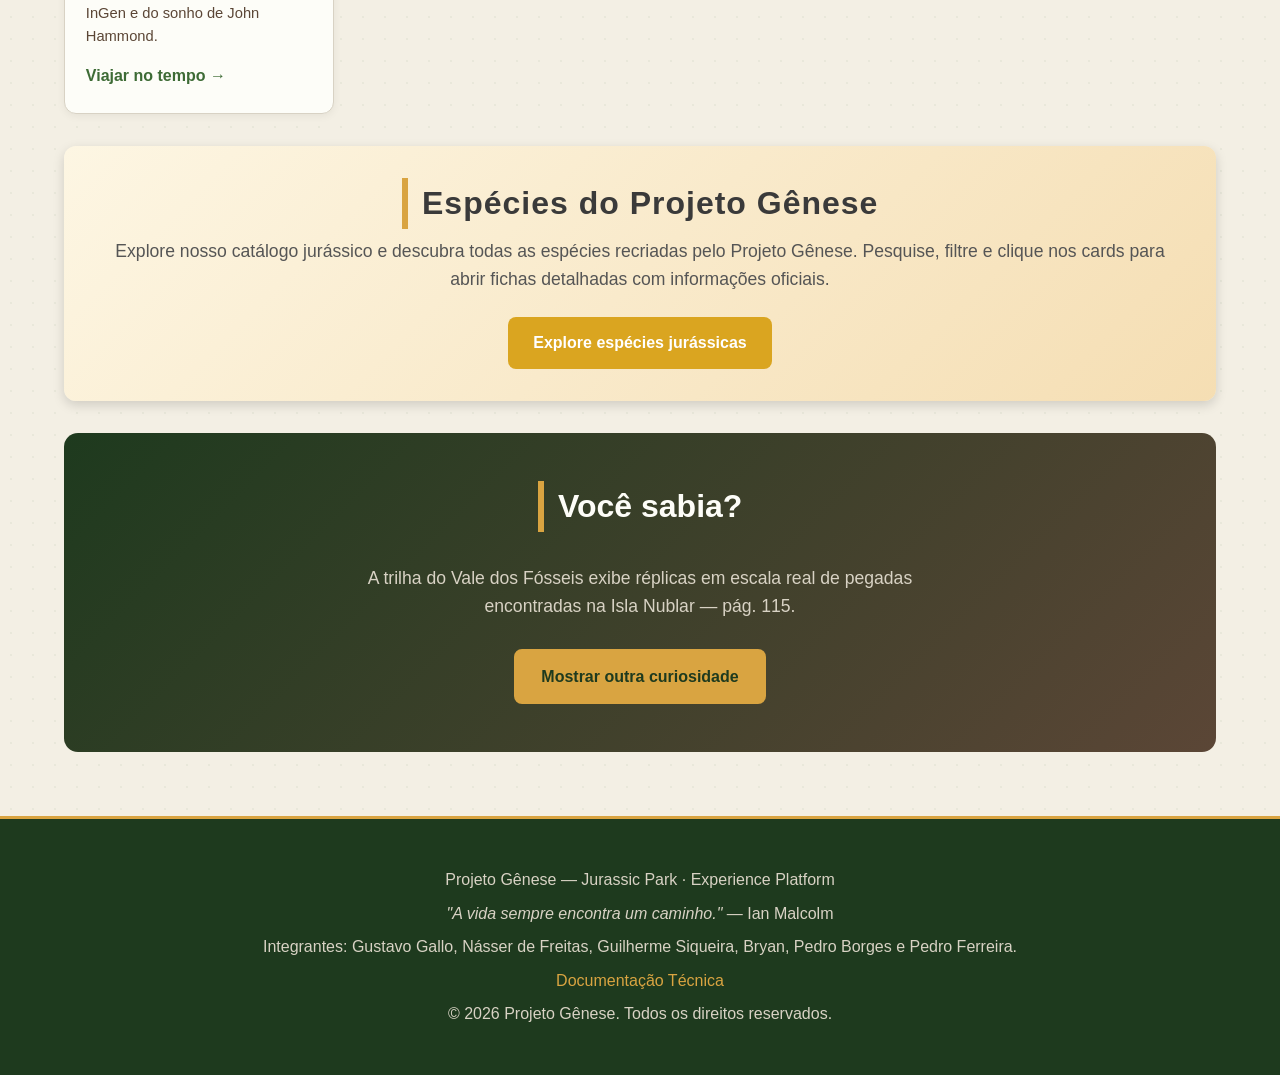
==== commit 5aa522b5: "Pitch-ready polish and responsiveness pass" ====
--- a/public/genesis/index.html
+++ b/public/genesis/index.html
@@ -121,9 +121,7 @@
           Gênese. Pesquise, filtre e clique nos cards para abrir fichas detalhadas com informações
           oficiais.
         </p>
-        <button class="btn btn-primary">
-          <a href="pages/especies.html">Explore espécies jurássicas</a>
-        </button>
+        <a class="btn btn-primary" href="pages/especies.html">Explore espécies jurássicas</a>
       </section>
 
       <!-- Curiosidades Dinâmicas -->
@@ -136,7 +134,7 @@
 
     <!-- Rodapé -->
     <footer class="footer">
-      <p>Projeto Gênese — Jurassic Park · Site fictício para fins educacionais</p>
+      <p>Projeto Gênese — Jurassic Park · Experience Platform</p>
       <p><em>"A vida sempre encontra um caminho."</em> — Ian Malcolm</p>
       <p>
         Integrantes: Gustavo Gallo, Násser de Freitas, Guilherme Siqueira, Bryan, Pedro Borges e
